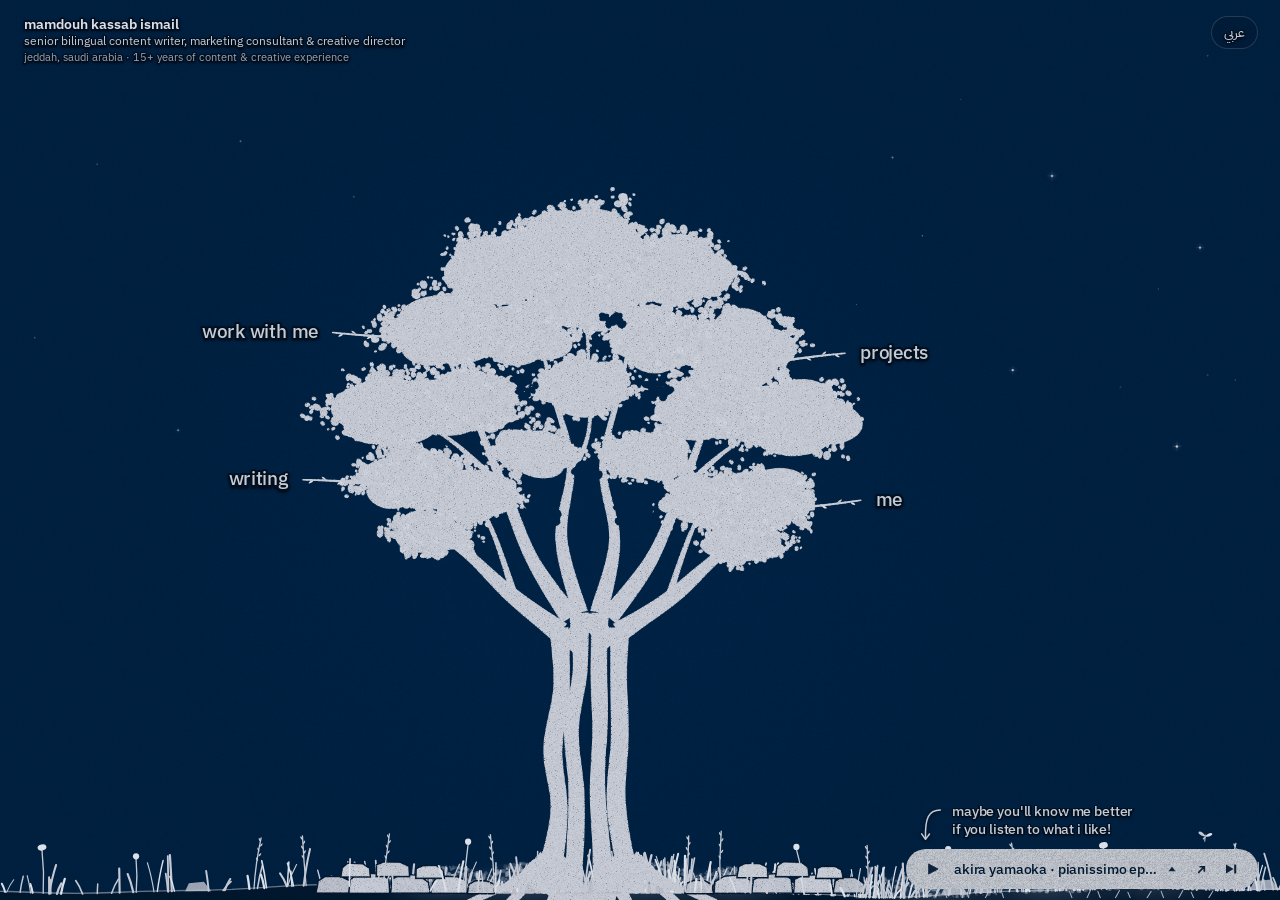
==== index.html @ d0e1096e "Add files via upload" ====
<!doctype html>
<html lang="en">
  <head>
    <meta charset="utf-8" />
    <meta name="viewport" content="width=device-width, initial-scale=1.0, viewport-fit=cover" />
    <meta name="theme-color" content="#001f3f" />
    <meta name="referrer" content="strict-origin-when-cross-origin" />
    <title>mamdouh kassab ismail — senior bilingual content writer, marketing consultant &amp; creative director</title>
    <meta
      name="description"
      content="Mamdouh Kassab Ismail — Senior Bilingual Content Writer, Marketing Consultant &amp; Creative Director in Jeddah, Saudi Arabia. 15+ years across corporate content, Arabic/English localization, government technical proposals, campaigns, and television."
    />
    <link rel="icon" href="./tree/icon/favicon.svg" type="image/svg+xml" />
    <link rel="preconnect" href="https://fonts.googleapis.com" />
    <link rel="preconnect" href="https://fonts.gstatic.com" crossorigin />
    <link
      href="https://fonts.googleapis.com/css2?family=IBM+Plex+Sans+Arabic:wght@300;400;500;600;700&family=IBM+Plex+Sans:ital,wght@0,300;0,400;0,500;0,600;0,700;1,400&display=swap"
      rel="stylesheet"
    />
    <link rel="stylesheet" href="./tree/css/style.css" />
  </head>
  <body>
    <!-- Hidden SVG Hand-Printed Letterpress Ink Roughening Filter -->
    <svg width="0" height="0" aria-hidden="true" style="position:absolute;width:0;height:0;overflow:hidden;pointer-events:none">
      <defs>
        <filter id="ink-roughen" x="-5%" y="-5%" width="110%" height="110%">
          <feTurbulence type="fractalNoise" baseFrequency="0.05" numOctaves="3" seed="7" result="n" />
          <feDisplacementMap in="SourceGraphic" in2="n" scale="1.45" xChannelSelector="R" yChannelSelector="G" />
        </filter>
      </defs>
    </svg>

    <!-- 100% world-space physical branching canvas (zero HTML modals or popups) -->
    <canvas
      id="sheet"
      aria-label="mamdouh kassab ismail: work with me, projects, writing, me"
    ></canvas>

    <!-- Full-viewport top-layer monochromatic risograph/lithograph grain overlay (z-index: 9999) -->
    <div id="film-grain" class="film-grain" aria-hidden="true"></div>

    <!-- Bottom-left botanical back button (68x38, hidden at Home root) -->
    <button type="button" id="btn-back" class="back-pill" title="Step back" aria-label="Step back" hidden>
      <svg class="back-twig-svg" width="68" height="38" viewBox="0 0 68 38" fill="none" xmlns="http://www.w3.org/2000/svg" aria-hidden="true">
        <path d="M27.5 12.2 C23.5 14.5 20.2 17.2 18.5 19.2 C20.4 21.3 23.6 24.1 27.2 26.2 C28.1 25.4 25.8 22.1 23.8 20.3 L45.5 20.1 C46.4 20.0 46.5 18.3 45.4 18.2 L23.9 18.1 C25.9 16.3 28.3 13.1 27.5 12.2 Z" fill="#001830" />
        <path d="M31.5 16.8 C31.8 13.6 34.4 11.2 36.8 11.0 C36.9 13.5 34.8 16.1 31.5 16.8 Z" fill="#001830" />
        <circle cx="49.8" cy="19.1" r="2.0" fill="#001830" />
      </svg>
    </button>

    <!-- Whisper-subtle language toggle (top-right in EN, top-left in AR) -->
    <div class="corner-controls">
      <button type="button" id="btn-lang" class="ghost-toggle" title="Switch Arabic / English">
        عربي
      </button>
    </div>

    <!-- Bottom-right expandable music widget + clickable whisper + hand-drawn curved arrow + fluttering moth -->
    <div class="music-corner music-dock" id="music-corner">
      <div
        class="music-note-wrap music-whisper"
        id="music-note-wrap"
        role="button"
        tabindex="0"
        title="Play or pause music"
        aria-label="Play or pause music"
      >
        <svg
          class="curved-arrow"
          viewBox="0 0 36 46"
          fill="none"
          xmlns="http://www.w3.org/2000/svg"
          aria-hidden="true"
        >
          <path
            d="M28 5.5 C 14 5.5, 9.5 15.5, 10.2 39.5"
            stroke="currentColor"
            stroke-width="1.75"
            stroke-linecap="round"
          />
          <path
            d="M5.6 34.2 L 10.2 40.8 L 15.0 34.4"
            stroke="currentColor"
            stroke-width="1.75"
            stroke-linecap="round"
            stroke-linejoin="round"
          />
        </svg>
        <div class="music-note-text" id="music-note-text">
          maybe you'll know me better<br />if you listen to what i like!
        </div>
      </div>

      <div class="music-playlist playlist-drawer" id="music-playlist" role="region" aria-label="Music playlist" hidden>
        <div class="playlist-header" id="playlist-header">
          <span id="playlist-label">music playlist · 5 tracks</span>
          <span id="playlist-mode">sequential</span>
        </div>
        <div class="playlist-yt-hint" id="playlist-yt-hint" hidden></div>
        <ul class="playlist-list" id="playlist-list"></ul>
      </div>

      <div class="capsule-stage">
        <!-- Tiny hand-drawn silver moth fluttering gently above right side of capsule -->
        <svg
          class="capsule-moth"
          width="18"
          height="16"
          viewBox="0 0 18 16"
          fill="none"
          xmlns="http://www.w3.org/2000/svg"
          aria-hidden="true"
        >
          <path
            d="M8.8 8.2 C6.2 4.4 2.4 2.8 1.6 4.4 C0.9 5.8 4.1 8.5 8.2 9.1 Z"
            fill="#C6CAD2"
          />
          <path
            d="M9.4 8.3 C11.9 5.1 15.6 4.6 16.2 6.2 C16.7 7.6 13.2 9.6 9.2 9.4 Z"
            fill="#DCE0E8"
          />
          <path
            d="M8.5 9.0 C6.2 10.2 5.4 11.8 6.6 12.3 C7.6 12.7 8.7 11.0 9.0 9.5 Z"
            fill="#B8BCC6"
          />
          <path
            d="M8.9 7.5 L8.2 14.2"
            stroke="#C6CAD2"
            stroke-width="1.05"
            stroke-linecap="round"
          />
        </svg>

        <div class="music-pill music-capsule" id="music-pill" role="region" aria-label="Music player">
          <button type="button" id="btn-play" class="pill-icon-btn pill-play-btn" title="Play or pause" aria-label="Play or pause">
            <svg class="play-svg" width="14" height="14" viewBox="0 0 14 14" fill="none" xmlns="http://www.w3.org/2000/svg" aria-hidden="true">
              <path id="play-icon-path" d="M2.6 1.9L12.1 7L2.6 12.1V1.9Z" fill="#001830" stroke="#001830" stroke-width="0.8" stroke-linejoin="round" />
            </svg>
          </button>
          <button type="button" id="track-title" class="track-title-btn" title="Toggle music playlist">
            akira yamaoka · pianissimo epilogue
          </button>
          <button
            type="button"
            id="btn-expand-playlist"
            class="pill-icon-btn pill-caret-btn"
            title="Toggle playlist"
            aria-label="Toggle playlist"
            aria-expanded="false"
          >
            <svg class="caret-svg" width="8" height="6" viewBox="0 0 8 6" fill="none" xmlns="http://www.w3.org/2000/svg" aria-hidden="true">
              <path d="M4 0.7L7.5 5.3H0.5L4 0.7Z" fill="#001830" />
            </svg>
          </button>
          <button
            type="button"
            id="btn-external-yt"
            class="pill-icon-btn pill-ext-btn"
            title="Open current track on YouTube"
            aria-label="Open current track on YouTube"
          >
            <svg class="ext-svg" width="13" height="13" viewBox="0 0 14 14" fill="none" xmlns="http://www.w3.org/2000/svg" aria-hidden="true">
              <path d="M4 10L10 4M5.5 4H10V8.5" stroke="#001830" stroke-width="1.8" stroke-linecap="round" stroke-linejoin="round" />
            </svg>
          </button>
          <button
            type="button"
            id="btn-next-track"
            class="pill-icon-btn pill-next-btn"
            title="Next track"
            aria-label="Next track"
          >
            <svg class="next-svg" width="14" height="14" viewBox="0 0 14 14" fill="none" xmlns="http://www.w3.org/2000/svg" aria-hidden="true">
              <path d="M2 2.5L9.5 7L2 11.5V2.5Z" fill="#001830" />
              <rect x="10.2" y="2.5" width="2" height="9" rx="0.5" fill="#001830" />
            </svg>
          </button>
        </div>

        <!-- Subtle hand-drawn silver grass blades peeking below/around the bottom edge -->
        <svg
          class="capsule-grass"
          viewBox="0 0 340 12"
          fill="none"
          xmlns="http://www.w3.org/2000/svg"
          aria-hidden="true"
        >
          <path d="M8 12L5 4M26 12L29 3M34 12L32 5M54 12L58 4M76 12L74 6M158 12L155 4M176 12L180 3M192 12L189 4M210 12L215 3M228 12L225 5M248 12L253 4M268 12L265 4M286 12L291 3M304 12L301 5M322 12L327 4" stroke="#C4C8D2" stroke-width="1.25" stroke-linecap="round" opacity="0.86" />
        </svg>
      </div>
    </div>

    <div id="yt-music-mount" aria-hidden="true"></div>
    <div id="toast" class="toast" role="status" aria-live="polite"></div>

    <script src="music/playlist.js"></script>
    <script src="./tree/src/data.js"></script>
    <script src="./tree/src/main.js"></script>
  </body>
</html>
---- tree/css/style.css ----
:root {
  --bg: #001f3f;
  --sky: #001f3f;
  --earth: #00152b;
  --chalk: #C6CAD2;
  --chalk-bright: #DCE0E8;
  --muted: #9AA2B2;
  --pill-bg: #C2C5CC;
  --pill-ink: #001830;
  --pill-grain-uri: url("[data-uri]");
  --font-en: "IBM Plex Sans", "IBM Plex Sans Arabic", -apple-system, BlinkMacSystemFont, "Segoe UI", sans-serif;
  --font-ar: "IBM Plex Sans Arabic", "IBM Plex Sans", -apple-system, BlinkMacSystemFont, "Segoe UI", Tahoma, sans-serif;
  --font-sans: "IBM Plex Sans", "IBM Plex Sans Arabic", -apple-system, BlinkMacSystemFont, "Segoe UI", sans-serif;
  --font-mono: "IBM Plex Sans", "IBM Plex Sans Arabic", -apple-system, BlinkMacSystemFont, "Segoe UI", sans-serif;
  --font-sym: "Noto Sans Symbols2", "Noto Sans Symbols", "Apple Symbols", "Segoe UI Symbol", var(--font-en);
}

*,
*::before,
*::after {
  box-sizing: border-box;
}

.sr-only {
  position: absolute;
  width: 1px;
  height: 1px;
  padding: 0;
  margin: -1px;
  overflow: hidden;
  clip: rect(0, 0, 0, 0);
  white-space: nowrap;
  border: 0;
}

html,
body {
  margin: 0;
  padding: 0;
  width: 100%;
  height: 100vh;
  height: 100dvh;
  overflow: hidden;
  overscroll-behavior: none;
  background-color: #001f3f;
  background: var(--bg);
  color: var(--chalk);
  font-family: var(--font-sans);
  -webkit-font-smoothing: antialiased;
  -moz-osx-font-smoothing: grayscale;
  user-select: none;
  -webkit-user-select: none;
  -webkit-tap-highlight-color: transparent;
}

#sheet {
  display: block;
  width: 100vw;
  height: 100vh;
  width: 100dvw;
  height: 100dvh;
  touch-action: none;
  cursor: default;
}

#sheet.is-pointer {
  cursor: pointer;
}

/* True top-layer full-viewport monochromatic risograph grain above all UI controls */
#film-grain,
.film-grain {
  position: fixed;
  inset: 0;
  width: 100vw;
  height: 100vh;
  width: 100dvw;
  height: 100dvh;
  pointer-events: none;
  z-index: 9999;
  background-repeat: repeat;
  background-size: 192px 192px;
  opacity: 0.075;
  mix-blend-mode: overlay;
}

/* Whisper-subtle language toggle: top-right in English (default), top-left in Arabic */
.corner-controls,
html[lang="en"] .corner-controls {
  position: fixed;
  top: calc(16px + env(safe-area-inset-top, 0px));
  right: calc(22px + env(safe-area-inset-right, 0px));
  left: auto;
  z-index: 22;
}

html[lang="ar"] .corner-controls {
  position: fixed;
  top: calc(16px + env(safe-area-inset-top, 0px));
  left: calc(22px + env(safe-area-inset-left, 0px));
  right: auto;
  z-index: 22;
}

#btn-lang,
.ghost-toggle {
  appearance: none;
  border: 1px solid rgba(198, 202, 210, 0.18);
  background: rgba(0, 24, 48, 0.54);
  color: #C6CAD2;
  text-shadow: -1.2px -1.2px 0 rgba(0, 15, 32, 0.92), 1.2px -1.2px 0 rgba(0, 15, 32, 0.92), -1.2px 1.2px 0 rgba(0, 15, 32, 0.92), 1.2px 1.2px 0 rgba(0, 15, 32, 0.92), 0 1.8px 2.5px rgba(0, 9, 20, 0.85);
  font-family: var(--font-sans);
  font-size: 13px;
  font-weight: 500;
  letter-spacing: 0;
  padding: 6px 12px;
  border-radius: 999px;
  cursor: pointer;
  transition: color 0.18s ease, background 0.18s ease, border-color 0.18s ease;
}

#btn-lang:hover,
.ghost-toggle:hover {
  color: #DCE0E8;
  border-color: rgba(220, 224, 232, 0.34);
  background: rgba(198, 202, 210, 0.12);
}

/* IBM Plex Sans in English (en) & IBM Plex Sans Arabic in Arabic (ar) */
html[lang="en"],
body,
.capsule-btn,
.music-capsule,
.playlist-drawer,
.music-whisper,
.music-pill,
.music-playlist,
.music-note-text,
.playlist-header,
.playlist-yt-hint,
.playlist-item-btn,
.playlist-track-name,
.playlist-empty,
.track-title-btn,
.toast {
  font-family: "IBM Plex Sans", "IBM Plex Sans Arabic", -apple-system, BlinkMacSystemFont, "Segoe UI", sans-serif;
}

/* Strictly zero letter-spacing and IBM Plex Sans Arabic whenever lang === "ar" or #btn-lang shows "عربي" */
html[lang="ar"],
html[lang="ar"] *,
html[lang="ar"] body,
html[lang="ar"] button,
html[lang="ar"] .music-whisper,
html[lang="ar"] .music-note-text,
html[lang="ar"] .playlist-header,
html[lang="ar"] .playlist-yt-hint,
html[lang="ar"] .playlist-item-btn,
html[lang="ar"] .playlist-track-name,
html[lang="ar"] .playlist-empty,
html[lang="ar"] .track-title-btn,
html[lang="ar"] .toast,
html[lang="en"] #btn-lang,
#btn-lang.is-ar-label {
  font-family: "IBM Plex Sans Arabic", "IBM Plex Sans", -apple-system, BlinkMacSystemFont, "Segoe UI", Tahoma, sans-serif;
  letter-spacing: 0 !important;
}

html[lang="ar"] #btn-lang:not(.is-ar-label) {
  font-family: "IBM Plex Sans", "IBM Plex Sans Arabic", -apple-system, BlinkMacSystemFont, "Segoe UI", sans-serif;
}

/* Bottom-left botanical back button (68x38 exact match to 9AA84C5A) */
#btn-back[hidden],
.back-pill[hidden] {
  display: none !important;
}

#btn-back,
.back-pill {
  position: fixed;
  left: calc(24px + env(safe-area-inset-left, 0px));
  bottom: calc(16px + env(safe-area-inset-bottom, 0px));
  z-index: 25;
  appearance: none;
  width: 68px;
  height: 38px;
  padding: 0;
  border: none;
  box-shadow: none;
  border-radius: 999px;
  background-color: #C2C5CC;
  background-image: var(--pill-grain-uri);
  background-size: 64px 64px;
  background-repeat: repeat;
  filter: url(#ink-roughen);
  color: #001830;
  display: inline-flex;
  align-items: center;
  justify-content: center;
  cursor: pointer;
  transition: transform 0.16s ease, background-color 0.16s ease;
}

#btn-back:hover,
.back-pill:hover {
  background-color: #CFD3DC;
  transform: translateY(-1px);
  box-shadow: none;
}

#btn-back:active,
.back-pill:active {
  transform: translateY(0);
}

.back-twig-svg {
  width: 68px;
  height: 38px;
  display: block;
  flex-shrink: 0;
}

/* Bottom-right expandable music player widget + clickable whisper + curved arrow + moth + grass */
.music-corner,
.music-dock {
  position: fixed;
  right: calc(22px + env(safe-area-inset-right, 0px));
  bottom: calc(11px + env(safe-area-inset-bottom, 0px));
  z-index: 25;
  display: flex;
  flex-direction: column;
  align-items: flex-end;
  direction: ltr;
}

.music-note-wrap,
.music-whisper {
  align-self: flex-start;
  display: flex;
  align-items: flex-start;
  gap: 5px;
  margin-left: 11px;
  margin-bottom: 5px;
  color: #C6CAD2;
  text-shadow: -1.2px -1.2px 0 rgba(0, 15, 32, 0.92), 1.2px -1.2px 0 rgba(0, 15, 32, 0.92), -1.2px 1.2px 0 rgba(0, 15, 32, 0.92), 1.2px 1.2px 0 rgba(0, 15, 32, 0.92), 0 1.8px 2.5px rgba(0, 9, 20, 0.85);
  filter: url(#ink-roughen);
  cursor: pointer;
  pointer-events: auto;
  transition: color 0.16s ease, transform 0.16s ease;
}

.music-note-wrap:hover,
.music-whisper:hover {
  color: #DCE0E8;
  transform: translateY(-1px);
}

.music-note-wrap:hover .music-note-text,
.music-whisper:hover .music-note-text {
  color: #DCE0E8;
}

.music-note-wrap[hidden],
.music-whisper[hidden] {
  display: none !important;
}

.curved-arrow {
  width: 30px;
  height: 39px;
  flex-shrink: 0;
  margin-top: 2px;
  color: currentColor;
  filter: drop-shadow(0 1.5px 2px rgba(0, 9, 20, 0.85));
}

.music-note-text {
  font-size: 13.8px;
  font-weight: 500;
  line-height: 1.3;
  color: #C6CAD2;
  text-shadow: -1.2px -1.2px 0 rgba(0, 15, 32, 0.92), 1.2px -1.2px 0 rgba(0, 15, 32, 0.92), -1.2px 1.2px 0 rgba(0, 15, 32, 0.92), 1.2px 1.2px 0 rgba(0, 15, 32, 0.92), 0 1.8px 2.5px rgba(0, 9, 20, 0.85);
  letter-spacing: -0.01em;
}

html[lang="ar"] .music-note-text {
  direction: rtl;
  text-align: right;
  font-size: 13.4px;
  line-height: 1.38;
}

/* Stage wrapper for capsule + fluttering moth + horizon grass blades */
.capsule-stage {
  position: relative;
  display: inline-flex;
  align-items: center;
}

.capsule-moth {
  position: absolute;
  right: 44px;
  top: -21px;
  width: 17px;
  height: 15px;
  pointer-events: none;
  filter: url(#ink-roughen);
  transform-origin: 50% 65%;
  animation: mothFlutter 3.6s ease-in-out infinite;
}

@keyframes mothFlutter {
  0%, 100% {
    transform: translateY(0px) rotate(-3deg) scaleX(1);
  }
  28% {
    transform: translateY(-2.2px) rotate(2.5deg) scaleX(0.91);
  }
  56% {
    transform: translateY(-0.8px) rotate(-1.5deg) scaleX(1.03);
  }
  80% {
    transform: translateY(-2.6px) rotate(3deg) scaleX(0.93);
  }
}

.capsule-grass {
  position: absolute;
  left: 6px;
  right: 6px;
  bottom: -9px;
  width: calc(100% - 12px);
  height: 10px;
  pointer-events: none;
  filter: url(#ink-roughen);
}

/* Upward-expanded playlist drawer */
.music-playlist[hidden],
.playlist-drawer[hidden] {
  display: none !important;
}

.music-playlist,
.playlist-drawer {
  width: min(352px, calc(100vw - 36px));
  max-height: 45vh;
  display: flex;
  flex-direction: column;
  margin-bottom: 10px;
  background-color: #C2C5CC;
  background-image: var(--pill-grain-uri);
  background-size: 64px 64px;
  background-repeat: repeat;
  filter: url(#ink-roughen);
  border: none;
  color: #001830;
  border-radius: 16px;
  padding: 10px 12px;
  animation: playlistPopIn 0.18s cubic-bezier(0.2, 0.85, 0.3, 1);
  transform-origin: bottom right;
}

@keyframes playlistPopIn {
  from {
    opacity: 0;
    transform: translateY(8px) scale(0.97);
  }
  to {
    opacity: 1;
    transform: translateY(0) scale(1);
  }
}

.playlist-header {
  display: flex;
  align-items: center;
  justify-content: space-between;
  gap: 6px;
  font-size: 10.5px;
  font-weight: 600;
  letter-spacing: 0.02em;
  color: rgba(0, 24, 48, 0.68);
  padding: 0 4px 6px;
  border-bottom: 1px solid rgba(0, 24, 48, 0.12);
  margin-bottom: 4px;
  flex-shrink: 0;
}

.playlist-yt-hint[hidden] {
  display: none !important;
}

.playlist-yt-hint {
  font-size: 11px;
  line-height: 1.4;
  color: #001830;
  background: rgba(0, 24, 48, 0.09);
  border-radius: 9px;
  padding: 6px 9px;
  margin-bottom: 5px;
  text-align: center;
  flex-shrink: 0;
}

html[lang="ar"] .playlist-yt-hint {
  direction: rtl;
}

.playlist-list {
  list-style: none;
  margin: 0;
  padding: 0;
  display: flex;
  flex-direction: column;
  gap: 2px;
  max-height: min(220px, 38vh);
  overflow-y: auto;
  touch-action: pan-y;
  scrollbar-width: thin;
  scrollbar-color: rgba(0, 24, 48, 0.28) transparent;
}

.playlist-item-row {
  display: flex;
  align-items: center;
  gap: 4px;
  border-radius: 9px;
  transition: background 0.14s ease;
}

.playlist-item-row:hover {
  background: rgba(0, 24, 48, 0.08);
}

.playlist-item-row.is-active {
  background: rgba(0, 24, 48, 0.13);
}

.playlist-item-btn {
  appearance: none;
  border: none;
  flex: 1;
  min-width: 0;
  text-align: left;
  background: transparent;
  color: #001830;
  font-family: var(--font-sans);
  font-size: 12.6px;
  font-weight: 500;
  line-height: 1.3;
  padding: 6px 8px;
  border-radius: 9px;
  cursor: pointer;
  display: flex;
  align-items: center;
  gap: 7px;
}

.playlist-item-btn.is-active {
  font-weight: 600;
}

.playlist-track-dur {
  font-size: 10.5px;
  color: rgba(0, 24, 48, 0.6);
  flex-shrink: 0;
  margin-left: 4px;
}

/* 240x240 off-viewport YouTube mount so Chrome & Safari never throttle 1x1 cross-origin audio */
#yt-music-mount,
html[lang="ar"] #yt-music-mount {
  position: fixed;
  left: -9999px;
  bottom: 0;
  width: 240px;
  height: 240px;
  opacity: 0.01;
  pointer-events: none;
  z-index: -1;
  overflow: hidden;
}

.playlist-empty {
  padding: 10px 8px;
  font-family: var(--font-sans);
  font-size: 11.8px;
  line-height: 1.45;
  color: rgba(0, 24, 48, 0.62);
  text-align: center;
  user-select: none;
}

html[lang="ar"] .playlist-empty {
  direction: rtl;
}

.music-pill.is-empty .track-title-btn {
  color: rgba(0, 24, 48, 0.62);
}

.music-pill.is-empty #btn-play,
.music-pill.is-empty #btn-external-yt,
.music-pill.is-empty #btn-next-track {
  opacity: 0.42;
  cursor: default;
}

.music-pill.is-empty #btn-play:hover,
.music-pill.is-empty #btn-external-yt:hover,
.music-pill.is-empty #btn-next-track:hover {
  opacity: 0.42;
  transform: none;
  background: transparent;
}

.playlist-marker {
  font-family: var(--font-sym);
  font-variant-emoji: text;
  width: 11px;
  flex-shrink: 0;
  font-size: 11px;
  text-align: center;
  color: #001830;
}

.playlist-track-name {
  flex: 1;
  min-width: 0;
  white-space: nowrap;
  overflow: hidden;
  text-overflow: ellipsis;
}

/* Exact silver stipple music capsule (3D4BB439 100% match) */
.music-pill,
.music-capsule {
  display: inline-flex;
  align-items: center;
  gap: 8px;
  height: 40px;
  padding: 0 16px;
  background-color: #C2C5CC;
  background-image: var(--pill-grain-uri);
  background-size: 64px 64px;
  background-repeat: repeat;
  filter: url(#ink-roughen);
  border: none;
  box-shadow: none;
  color: #001830;
  border-radius: 999px;
  width: min(352px, calc(100vw - 36px));
  direction: ltr;
}

.pill-icon-btn {
  appearance: none;
  border: none;
  background: transparent;
  color: #001830;
  line-height: 1;
  padding: 4px;
  border-radius: 999px;
  cursor: pointer;
  display: inline-flex;
  align-items: center;
  justify-content: center;
  opacity: 0.94;
  transition: opacity 0.15s ease, transform 0.15s ease, background 0.15s ease;
  flex-shrink: 0;
}

.pill-play-btn {
  margin-right: 2px;
}

.pill-caret-btn {
  padding: 4px 3px;
  margin-right: auto;
}

.pill-ext-btn {
  margin-left: 4px;
}

.play-svg,
.next-svg {
  width: 14px;
  height: 14px;
  display: block;
}

.ext-svg {
  width: 13px;
  height: 13px;
  display: block;
}

.caret-svg {
  width: 8px;
  height: 6px;
  display: block;
  transition: transform 0.18s ease;
}

.pill-caret-btn.is-open .caret-svg {
  transform: rotate(180deg);
}

.pill-icon-btn:hover {
  opacity: 1;
  transform: scale(1.08);
  background: rgba(0, 24, 48, 0.08);
}

.track-title-btn {
  appearance: none;
  border: none;
  background: transparent;
  padding: 2px 0;
  margin: 0;
  font-family: var(--font-sans);
  font-size: 14px;
  font-weight: 500;
  color: #001830;
  white-space: nowrap;
  overflow: hidden;
  text-overflow: ellipsis;
  min-width: 0;
  max-width: 230px;
  flex: 0 1 230px;
  text-align: left;
  letter-spacing: -0.01em;
  cursor: pointer;
}

.track-title-btn:hover {
  text-decoration: underline;
  text-underline-offset: 2px;
}

.music-pill.is-playing .track-title-btn {
  font-weight: 600;
}

.toast {
  position: fixed;
  top: calc(20px + env(safe-area-inset-top, 0px));
  left: 50%;
  transform: translateX(-50%) translateY(-14px);
  z-index: 60;
  max-width: calc(100vw - 32px);
  white-space: nowrap;
  overflow: hidden;
  text-overflow: ellipsis;
  background-color: #C2C5CC;
  background-image: var(--pill-grain-uri);
  background-size: 64px 64px;
  background-repeat: repeat;
  color: #001830;
  font-size: 12.2px;
  font-weight: 600;
  padding: 8px 16px;
  border-radius: 999px;
  opacity: 0;
  pointer-events: none;
  transition: opacity 0.2s ease, transform 0.2s ease;
}

.toast.is-visible {
  opacity: 1;
  transform: translateX(-50%) translateY(0);
}

@media (max-width: 900px) {
  .corner-controls,
  html[lang="en"] .corner-controls {
    top: calc(14px + env(safe-area-inset-top, 0px));
    right: calc(18px + env(safe-area-inset-right, 0px));
  }
  html[lang="ar"] .corner-controls {
    top: calc(14px + env(safe-area-inset-top, 0px));
    left: calc(18px + env(safe-area-inset-left, 0px));
  }
  .music-pill,
  .music-capsule {
    width: min(332px, calc(100vw - 112px));
    max-width: calc(100vw - 112px);
  }
  .track-title-btn {
    flex: 1 1 auto;
    max-width: 196px;
  }
  .music-playlist,
  .playlist-drawer {
    width: min(332px, calc(100vw - 36px));
    max-height: 45vh;
  }
}

@media (max-width: 640px) {
  .corner-controls,
  html[lang="en"] .corner-controls {
    top: calc(12px + env(safe-area-inset-top, 0px));
    right: calc(12px + env(safe-area-inset-right, 0px));
  }
  html[lang="ar"] .corner-controls {
    top: calc(12px + env(safe-area-inset-top, 0px));
    left: calc(12px + env(safe-area-inset-left, 0px));
  }
  #btn-lang,
  .ghost-toggle {
    font-size: 12px;
    padding: 5px 10px;
  }
  #btn-back,
  .back-pill {
    left: calc(12px + env(safe-area-inset-left, 0px));
    bottom: calc(11px + env(safe-area-inset-bottom, 0px));
    width: 68px;
    height: 38px;
  }
  .music-corner,
  .music-dock {
    right: calc(12px + env(safe-area-inset-right, 0px));
    bottom: calc(11px + env(safe-area-inset-bottom, 0px));
  }
  .music-pill,
  .music-capsule {
    height: 38px;
    padding: 0 12px;
    gap: 5px;
    width: min(296px, calc(100vw - 98px));
    max-width: calc(100vw - 98px);
  }
  .track-title-btn {
    font-size: 12.6px;
    flex: 1 1 auto;
    max-width: calc(100vw - 210px);
  }
  .music-playlist,
  .playlist-drawer {
    width: min(296px, calc(100vw - 24px));
    max-height: 45vh;
    padding: 9px 10px;
  }
  .music-note-wrap,
  .music-whisper {
    margin-left: 6px;
    margin-bottom: 4px;
    gap: 4px;
  }
  .curved-arrow {
    width: 24px;
    height: 31px;
  }
  .music-note-text,
  html[lang="ar"] .music-note-text {
    font-size: 11.4px;
    line-height: 1.28;
  }
  .capsule-moth {
    right: 34px;
    top: -18px;
    width: 15px;
    height: 13px;
  }
}
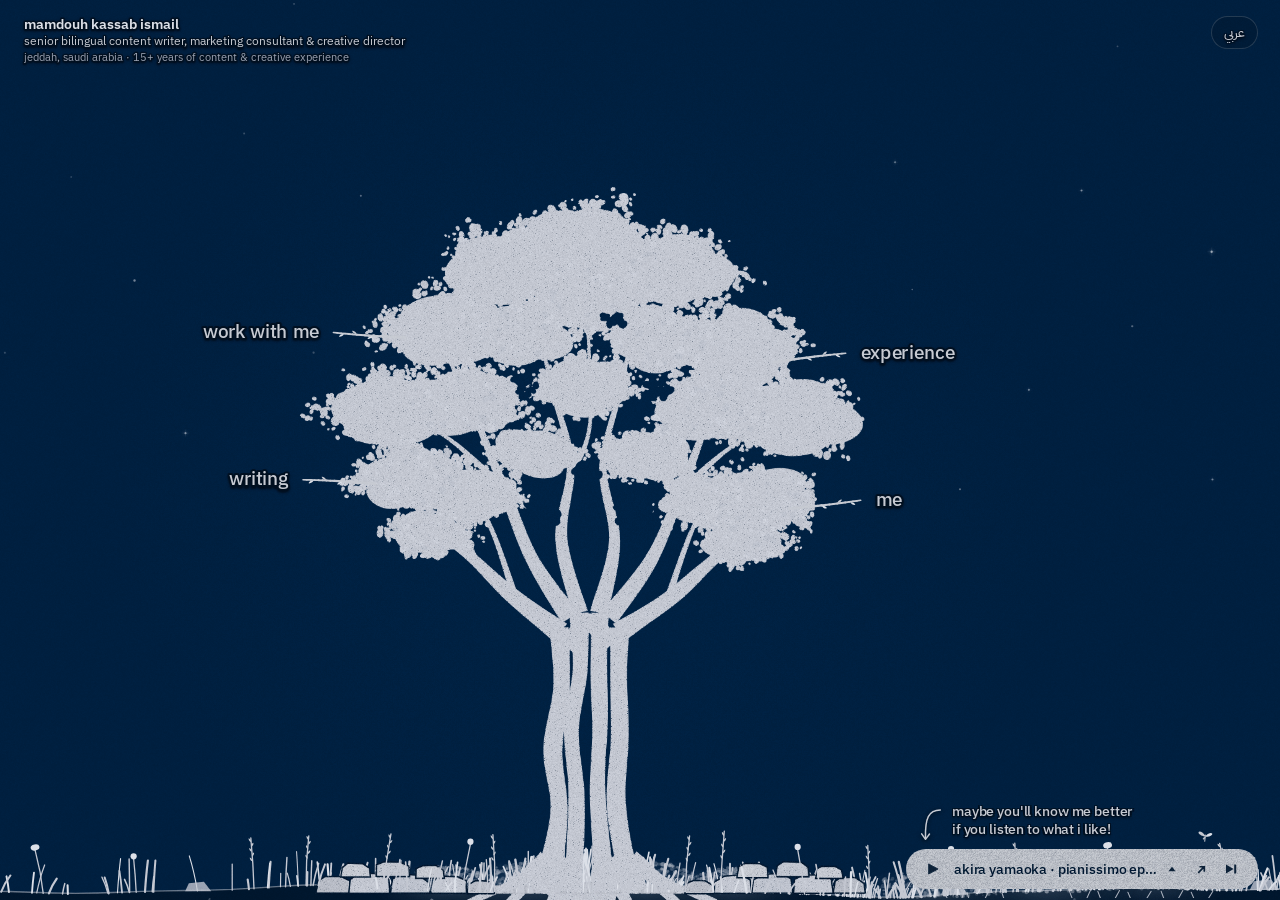
==== commit 257476e9: "Add files via upload" ====
--- a/index.html
+++ b/index.html
@@ -33,7 +33,7 @@
     <!-- 100% world-space physical branching canvas (zero HTML modals or popups) -->
     <canvas
       id="sheet"
-      aria-label="mamdouh kassab ismail: work with me, projects, writing, me"
+      aria-label="mamdouh kassab ismail: work with me, experience, writing, me"
     ></canvas>
 
     <!-- Full-viewport top-layer monochromatic risograph/lithograph grain overlay (z-index: 9999) -->
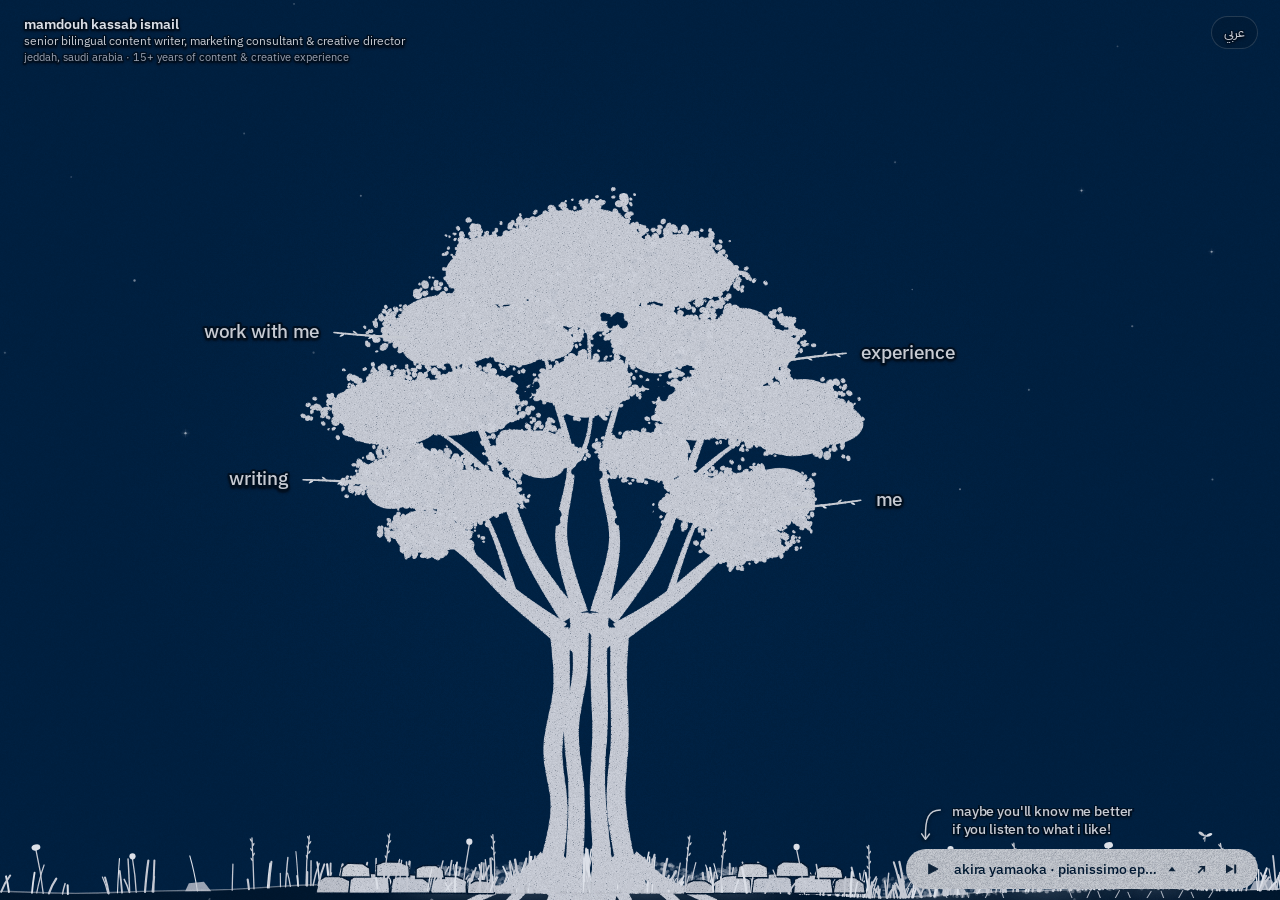
==== commit 8e5ccf33: "Add files via upload" ====
--- a/index.html
+++ b/index.html
@@ -5,11 +5,26 @@
     <meta name="viewport" content="width=device-width, initial-scale=1.0, viewport-fit=cover" />
     <meta name="theme-color" content="#001f3f" />
     <meta name="referrer" content="strict-origin-when-cross-origin" />
-    <title>mamdouh kassab ismail — senior bilingual content writer, marketing consultant &amp; creative director</title>
-    <meta
-      name="description"
-      content="Mamdouh Kassab Ismail — Senior Bilingual Content Writer, Marketing Consultant &amp; Creative Director in Jeddah, Saudi Arabia. 15+ years across corporate content, Arabic/English localization, government technical proposals, campaigns, and television."
-    />
+    <title>ممدوح كساب إسماعيل | Mamdouh Kassab Ismail — كاتب محتوى أول واستشاري تسويق ومدير إبداعي</title>
+    <meta name="description" content="ممدوح كساب إسماعيل — كاتب محتوى أول باللغتين العربية والإنجليزية، واستشاري تسويق ومدير إبداعي بخبرة تتجاوز 15 عاماً في الحملات الإعلانية الكبرى والمواسم والبطولات العالمية." />
+    <!-- Open Graph / WhatsApp / LinkedIn -->
+    <meta property="og:type" content="website" />
+    <meta property="og:locale" content="ar_SA" />
+    <meta property="og:locale:alternate" content="en_US" />
+    <meta property="og:site_name" content="ممدوح كساب إسماعيل | Mamdouh Kassab Ismail" />
+    <meta property="og:title" content="ممدوح كساب إسماعيل | كاتب محتوى أول واستشاري تسويق ومدير إبداعي" />
+    <meta property="og:description" content="خبرة تتجاوز 15 عاماً في قيادة المحتوى المؤسسي والحملات الإعلانية الكبرى ثنائية اللغة، والمواسم والبطولات العالمية، والعروض الفنية للجهات الحكومية." />
+    <!-- Note: If a specific scraper requests a full https:// URL, replace "og-preview.png" with "https://USERNAME.github.io/REPO/og-preview.png" to set the canonical absolute path. -->
+    <meta property="og:image" content="og-preview.png" />
+    <meta property="og:image:type" content="image/png" />
+    <meta property="og:image:width" content="1200" />
+    <meta property="og:image:height" content="630" />
+    <meta property="og:image:alt" content="ممدوح كساب إسماعيل — كاتب محتوى أول واستشاري تسويق ومدير إبداعي" />
+    <!-- Twitter / X Card -->
+    <meta name="twitter:card" content="summary_large_image" />
+    <meta name="twitter:title" content="ممدوح كساب إسماعيل | Mamdouh Kassab Ismail" />
+    <meta name="twitter:description" content="كاتب محتوى أول باللغتين العربية والإنجليزية، واستشاري تسويق ومدير إبداعي — جدة، المملكة العربية السعودية." />
+    <meta name="twitter:image" content="og-preview.png" />
     <link rel="icon" href="./tree/icon/favicon.svg" type="image/svg+xml" />
     <link rel="preconnect" href="https://fonts.googleapis.com" />
     <link rel="preconnect" href="https://fonts.gstatic.com" crossorigin />
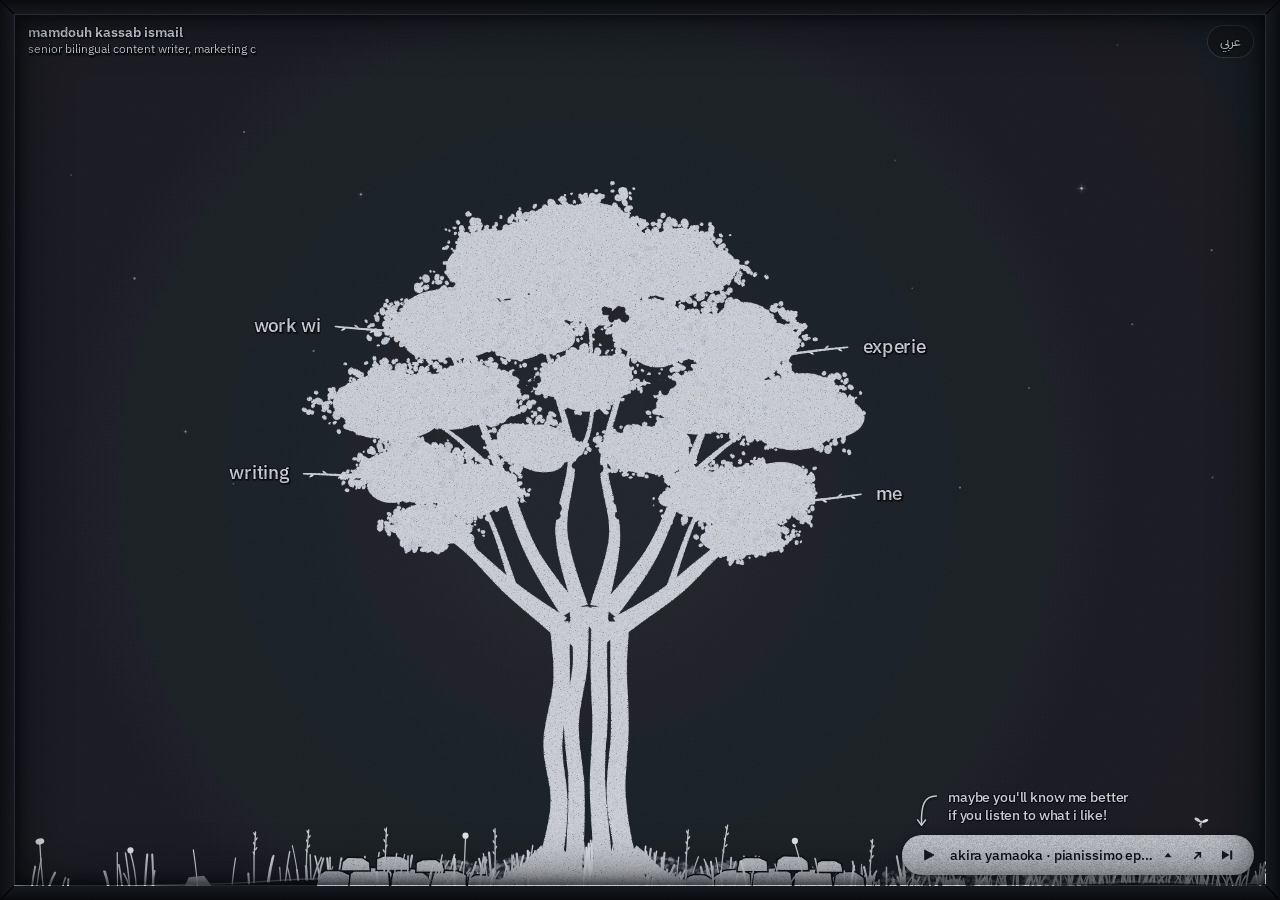
==== commit d8912220: "Add files via upload" ====
--- a/index.html
+++ b/index.html
@@ -3,7 +3,7 @@
   <head>
     <meta charset="utf-8" />
     <meta name="viewport" content="width=device-width, initial-scale=1.0, viewport-fit=cover" />
-    <meta name="theme-color" content="#001f3f" />
+    <meta name="theme-color" content="#161920" />
     <meta name="referrer" content="strict-origin-when-cross-origin" />
     <title>ممدوح كساب إسماعيل | Mamdouh Kassab Ismail — كاتب محتوى أول واستشاري تسويق ومدير إبداعي</title>
     <meta name="description" content="ممدوح كساب إسماعيل — كاتب محتوى أول باللغتين العربية والإنجليزية، واستشاري تسويق ومدير إبداعي بخبرة تتجاوز 15 عاماً في الحملات الإعلانية الكبرى والمواسم والبطولات العالمية." />
@@ -35,13 +35,17 @@
     <link rel="stylesheet" href="./tree/css/style.css" />
   </head>
   <body>
-    <!-- Hidden SVG Hand-Printed Letterpress Ink Roughening Filter -->
+    <!-- Hidden SVG Hand-Printed Letterpress & Canvas Ink Roughening Filters -->
     <svg width="0" height="0" aria-hidden="true" style="position:absolute;width:0;height:0;overflow:hidden;pointer-events:none">
       <defs>
         <filter id="ink-roughen" x="-5%" y="-5%" width="110%" height="110%">
           <feTurbulence type="fractalNoise" baseFrequency="0.05" numOctaves="3" seed="7" result="n" />
           <feDisplacementMap in="SourceGraphic" in2="n" scale="1.45" xChannelSelector="R" yChannelSelector="G" />
         </filter>
+        <filter id="canvas-ink-roughen" x="-2%" y="-2%" width="104%" height="104%">
+          <feTurbulence type="fractalNoise" baseFrequency="0.07" numOctaves="3" seed="11" result="n" />
+          <feDisplacementMap in="SourceGraphic" in2="n" scale="1.15" xChannelSelector="R" yChannelSelector="G" />
+        </filter>
       </defs>
     </svg>
 
@@ -51,15 +55,52 @@
       aria-label="mamdouh kassab ismail: work with me, experience, writing, me"
     ></canvas>
 
+    <!-- Fixed full-viewport Vintage Mitered Shadow-Box Frame (z-index: 9990, right beneath #film-grain) -->
+    <div id="vintage-frame" class="vintage-frame" aria-hidden="true">
+      <div class="frame-rail frame-rail-top"></div>
+      <div class="frame-rail frame-rail-right"></div>
+      <div class="frame-rail frame-rail-bottom"></div>
+      <div class="frame-rail frame-rail-left"></div>
+      <div class="frame-vignette"></div>
+      <svg class="vintage-frame-svg" id="vintage-frame-svg" width="100%" height="100%" xmlns="http://www.w3.org/2000/svg" aria-hidden="true">
+        <svg class="miter-corner miter-tl" x="0" y="0" width="14" height="14" viewBox="0 0 14 14" preserveAspectRatio="none">
+          <line x1="0" y1="0" x2="14" y2="14" stroke="rgba(4, 5, 8, 0.94)" stroke-width="1.35" />
+          <line x1="0.7" y1="0" x2="14" y2="13.3" stroke="rgba(210, 215, 225, 0.08)" stroke-width="0.65" />
+        </svg>
+        <svg class="miter-corner miter-tr" x="100%" y="0" width="14" height="14" viewBox="0 0 14 14" preserveAspectRatio="none" style="overflow:visible">
+          <g transform="translate(-14, 0)">
+            <line x1="14" y1="0" x2="0" y2="14" stroke="rgba(4, 5, 8, 0.94)" stroke-width="1.35" />
+            <line x1="13.3" y1="0" x2="0" y2="13.3" stroke="rgba(210, 215, 225, 0.07)" stroke-width="0.65" />
+          </g>
+        </svg>
+        <svg class="miter-corner miter-bl" x="0" y="100%" width="14" height="14" viewBox="0 0 14 14" preserveAspectRatio="none" style="overflow:visible">
+          <g transform="translate(0, -14)">
+            <line x1="0" y1="14" x2="14" y2="0" stroke="rgba(4, 5, 8, 0.94)" stroke-width="1.35" />
+            <line x1="0" y1="13.3" x2="13.3" y2="0" stroke="rgba(210, 215, 225, 0.07)" stroke-width="0.65" />
+          </g>
+        </svg>
+        <svg class="miter-corner miter-br" x="100%" y="100%" width="14" height="14" viewBox="0 0 14 14" preserveAspectRatio="none" style="overflow:visible">
+          <g transform="translate(-14, -14)">
+            <line x1="14" y1="14" x2="0" y2="0" stroke="rgba(4, 5, 8, 0.94)" stroke-width="1.35" />
+            <line x1="14" y1="13.3" x2="0.7" y2="0" stroke="rgba(210, 215, 225, 0.06)" stroke-width="0.65" />
+          </g>
+        </svg>
+        <line id="miter-seam-tl" x1="0" y1="0" x2="14" y2="14" stroke="rgba(4, 5, 8, 0.94)" stroke-width="1.25" />
+        <line id="miter-seam-tr" x1="1440" y1="0" x2="1426" y2="14" stroke="rgba(4, 5, 8, 0.94)" stroke-width="1.25" />
+        <line id="miter-seam-bl" x1="0" y1="900" x2="14" y2="886" stroke="rgba(4, 5, 8, 0.94)" stroke-width="1.25" />
+        <line id="miter-seam-br" x1="1440" y1="900" x2="1426" y2="886" stroke="rgba(4, 5, 8, 0.94)" stroke-width="1.25" />
+      </svg>
+    </div>
+
     <!-- Full-viewport top-layer monochromatic risograph/lithograph grain overlay (z-index: 9999) -->
     <div id="film-grain" class="film-grain" aria-hidden="true"></div>
 
     <!-- Bottom-left botanical back button (68x38, hidden at Home root) -->
     <button type="button" id="btn-back" class="back-pill" title="Step back" aria-label="Step back" hidden>
       <svg class="back-twig-svg" width="68" height="38" viewBox="0 0 68 38" fill="none" xmlns="http://www.w3.org/2000/svg" aria-hidden="true">
-        <path d="M27.5 12.2 C23.5 14.5 20.2 17.2 18.5 19.2 C20.4 21.3 23.6 24.1 27.2 26.2 C28.1 25.4 25.8 22.1 23.8 20.3 L45.5 20.1 C46.4 20.0 46.5 18.3 45.4 18.2 L23.9 18.1 C25.9 16.3 28.3 13.1 27.5 12.2 Z" fill="#001830" />
-        <path d="M31.5 16.8 C31.8 13.6 34.4 11.2 36.8 11.0 C36.9 13.5 34.8 16.1 31.5 16.8 Z" fill="#001830" />
-        <circle cx="49.8" cy="19.1" r="2.0" fill="#001830" />
+        <path d="M27.5 12.2 C23.5 14.5 20.2 17.2 18.5 19.2 C20.4 21.3 23.6 24.1 27.2 26.2 C28.1 25.4 25.8 22.1 23.8 20.3 L45.5 20.1 C46.4 20.0 46.5 18.3 45.4 18.2 L23.9 18.1 C25.9 16.3 28.3 13.1 27.5 12.2 Z" fill="#0D1016" />
+        <path d="M31.5 16.8 C31.8 13.6 34.4 11.2 36.8 11.0 C36.9 13.5 34.8 16.1 31.5 16.8 Z" fill="#0D1016" />
+        <circle cx="49.8" cy="19.1" r="2.0" fill="#0D1016" />
       </svg>
     </button>
 
@@ -128,11 +169,11 @@
         >
           <path
             d="M8.8 8.2 C6.2 4.4 2.4 2.8 1.6 4.4 C0.9 5.8 4.1 8.5 8.2 9.1 Z"
-            fill="#C6CAD2"
+            fill="#C8CBD2"
           />
           <path
             d="M9.4 8.3 C11.9 5.1 15.6 4.6 16.2 6.2 C16.7 7.6 13.2 9.6 9.2 9.4 Z"
-            fill="#DCE0E8"
+            fill="#DFE2E8"
           />
           <path
             d="M8.5 9.0 C6.2 10.2 5.4 11.8 6.6 12.3 C7.6 12.7 8.7 11.0 9.0 9.5 Z"
@@ -140,7 +181,7 @@
           />
           <path
             d="M8.9 7.5 L8.2 14.2"
-            stroke="#C6CAD2"
+            stroke="#C8CBD2"
             stroke-width="1.05"
             stroke-linecap="round"
           />
@@ -149,7 +190,7 @@
         <div class="music-pill music-capsule" id="music-pill" role="region" aria-label="Music player">
           <button type="button" id="btn-play" class="pill-icon-btn pill-play-btn" title="Play or pause" aria-label="Play or pause">
             <svg class="play-svg" width="14" height="14" viewBox="0 0 14 14" fill="none" xmlns="http://www.w3.org/2000/svg" aria-hidden="true">
-              <path id="play-icon-path" d="M2.6 1.9L12.1 7L2.6 12.1V1.9Z" fill="#001830" stroke="#001830" stroke-width="0.8" stroke-linejoin="round" />
+              <path id="play-icon-path" d="M2.6 1.9L12.1 7L2.6 12.1V1.9Z" fill="#0D1016" stroke="#0D1016" stroke-width="0.8" stroke-linejoin="round" />
             </svg>
           </button>
           <button type="button" id="track-title" class="track-title-btn" title="Toggle music playlist">
@@ -164,7 +205,7 @@
             aria-expanded="false"
           >
             <svg class="caret-svg" width="8" height="6" viewBox="0 0 8 6" fill="none" xmlns="http://www.w3.org/2000/svg" aria-hidden="true">
-              <path d="M4 0.7L7.5 5.3H0.5L4 0.7Z" fill="#001830" />
+              <path d="M4 0.7L7.5 5.3H0.5L4 0.7Z" fill="#0D1016" />
             </svg>
           </button>
           <button
@@ -175,7 +216,7 @@
             aria-label="Open current track on YouTube"
           >
             <svg class="ext-svg" width="13" height="13" viewBox="0 0 14 14" fill="none" xmlns="http://www.w3.org/2000/svg" aria-hidden="true">
-              <path d="M4 10L10 4M5.5 4H10V8.5" stroke="#001830" stroke-width="1.8" stroke-linecap="round" stroke-linejoin="round" />
+              <path d="M4 10L10 4M5.5 4H10V8.5" stroke="#0D1016" stroke-width="1.8" stroke-linecap="round" stroke-linejoin="round" />
             </svg>
           </button>
           <button
@@ -186,8 +227,8 @@
             aria-label="Next track"
           >
             <svg class="next-svg" width="14" height="14" viewBox="0 0 14 14" fill="none" xmlns="http://www.w3.org/2000/svg" aria-hidden="true">
-              <path d="M2 2.5L9.5 7L2 11.5V2.5Z" fill="#001830" />
-              <rect x="10.2" y="2.5" width="2" height="9" rx="0.5" fill="#001830" />
+              <path d="M2 2.5L9.5 7L2 11.5V2.5Z" fill="#0D1016" />
+              <rect x="10.2" y="2.5" width="2" height="9" rx="0.5" fill="#0D1016" />
             </svg>
           </button>
         </div>
@@ -200,7 +241,7 @@
           xmlns="http://www.w3.org/2000/svg"
           aria-hidden="true"
         >
-          <path d="M8 12L5 4M26 12L29 3M34 12L32 5M54 12L58 4M76 12L74 6M158 12L155 4M176 12L180 3M192 12L189 4M210 12L215 3M228 12L225 5M248 12L253 4M268 12L265 4M286 12L291 3M304 12L301 5M322 12L327 4" stroke="#C4C8D2" stroke-width="1.25" stroke-linecap="round" opacity="0.86" />
+          <path d="M8 12L5 4M26 12L29 3M34 12L32 5M54 12L58 4M76 12L74 6M158 12L155 4M176 12L180 3M192 12L189 4M210 12L215 3M228 12L225 5M248 12L253 4M268 12L265 4M286 12L291 3M304 12L301 5M322 12L327 4" stroke="#C8CBD2" stroke-width="1.25" stroke-linecap="round" opacity="0.86" />
         </svg>
       </div>
     </div>
--- a/tree/css/style.css
+++ b/tree/css/style.css
@@ -1,13 +1,17 @@
 :root {
-  --bg: #001f3f;
-  --sky: #001f3f;
-  --earth: #00152b;
-  --chalk: #C6CAD2;
-  --chalk-bright: #DCE0E8;
-  --muted: #9AA2B2;
-  --pill-bg: #C2C5CC;
-  --pill-ink: #001830;
-  --pill-grain-uri: url("[data-uri]");
+  --bg: #161920;
+  --sky-glow: #23272F;
+  --sky: #1C1F26;
+  --sky-edge: #161920;
+  --earth: #13161C;
+  --earth-deep: #0E1015;
+  --chalk: #C8CBD2;
+  --chalk-bright: #DFE2E8;
+  --muted: #9499A6;
+  --pill-bg: #C3C6CD;
+  --pill-ink: #0D1016;
+  --frame-w: 14px;
+  --pill-grain-uri: url("[data-uri]");
   --font-en: "IBM Plex Sans", "IBM Plex Sans Arabic", -apple-system, BlinkMacSystemFont, "Segoe UI", sans-serif;
   --font-ar: "IBM Plex Sans Arabic", "IBM Plex Sans", -apple-system, BlinkMacSystemFont, "Segoe UI", Tahoma, sans-serif;
   --font-sans: "IBM Plex Sans", "IBM Plex Sans Arabic", -apple-system, BlinkMacSystemFont, "Segoe UI", sans-serif;
@@ -42,8 +46,8 @@
   height: 100dvh;
   overflow: hidden;
   overscroll-behavior: none;
-  background-color: #001f3f;
-  background: var(--bg);
+  background-color: #161920;
+  background: radial-gradient(circle at 48% 42%, #23272F 0%, #1C1F26 46%, #161920 100%);
   color: var(--chalk);
   font-family: var(--font-sans);
   -webkit-font-smoothing: antialiased;
@@ -61,13 +65,90 @@
   height: 100dvh;
   touch-action: none;
   cursor: default;
+  filter: url(#canvas-ink-roughen);
 }
 
 #sheet.is-pointer {
   cursor: pointer;
 }
 
-/* True top-layer full-viewport monochromatic risograph grain above all UI controls */
+/* =========================================================================
+   VINTAGE MITERED SHADOW-BOX GALLERY FRAME (z-index: 9990, matching 21C876DF)
+   ========================================================================= */
+#vintage-frame,
+.vintage-frame {
+  position: fixed;
+  inset: 0;
+  width: 100vw;
+  height: 100vh;
+  width: 100dvw;
+  height: 100dvh;
+  pointer-events: none;
+  z-index: 9990;
+  overflow: hidden;
+}
+
+.frame-rail {
+  position: absolute;
+  pointer-events: none;
+}
+
+.frame-rail-top {
+  top: 0;
+  left: 0;
+  right: 0;
+  height: var(--frame-w);
+  background: linear-gradient(to bottom, #090B0E 0%, #14171E 100%);
+  clip-path: polygon(0 0, 100% 0, calc(100% - var(--frame-w)) 100%, var(--frame-w) 100%);
+}
+
+.frame-rail-bottom {
+  bottom: 0;
+  left: 0;
+  right: 0;
+  height: var(--frame-w);
+  background: linear-gradient(to bottom, #161920 0%, #080A0D 100%);
+  clip-path: polygon(var(--frame-w) 0, calc(100% - var(--frame-w)) 0, 100% 100%, 0 100%);
+}
+
+.frame-rail-left {
+  top: 0;
+  bottom: 0;
+  left: 0;
+  width: var(--frame-w);
+  background: linear-gradient(to right, #0B0D11 0%, #15181F 100%);
+  clip-path: polygon(0 0, 100% var(--frame-w), 100% calc(100% - var(--frame-w)), 0 100%);
+}
+
+.frame-rail-right {
+  top: 0;
+  bottom: 0;
+  right: 0;
+  width: var(--frame-w);
+  background: linear-gradient(to right, #15181F 0%, #0A0C10 100%);
+  clip-path: polygon(0 var(--frame-w), 100% 0, 100% 100%, 0 calc(100% - var(--frame-w)));
+}
+
+.frame-vignette {
+  position: absolute;
+  inset: var(--frame-w);
+  border: 1px solid rgba(210, 215, 225, 0.07);
+  box-shadow:
+    inset 0 0 52px rgba(5, 7, 10, 0.82),
+    inset 0 0 15px rgba(5, 7, 10, 0.92);
+  pointer-events: none;
+}
+
+.vintage-frame-svg {
+  position: absolute;
+  inset: 0;
+  width: 100%;
+  height: 100%;
+  display: block;
+  pointer-events: none;
+}
+
+/* True top-layer full-viewport monochromatic risograph grain above frame & UI controls */
 #film-grain,
 .film-grain {
   position: fixed;
@@ -84,20 +165,20 @@
   mix-blend-mode: overlay;
 }
 
-/* Whisper-subtle language toggle: top-right in English (default), top-left in Arabic */
+/* Whisper-subtle language toggle: safe >= 24px desktop inset inside 14px vintage frame */
 .corner-controls,
 html[lang="en"] .corner-controls {
   position: fixed;
-  top: calc(16px + env(safe-area-inset-top, 0px));
-  right: calc(22px + env(safe-area-inset-right, 0px));
+  top: calc(25px + env(safe-area-inset-top, 0px));
+  right: calc(26px + env(safe-area-inset-right, 0px));
   left: auto;
   z-index: 22;
 }
 
 html[lang="ar"] .corner-controls {
   position: fixed;
-  top: calc(16px + env(safe-area-inset-top, 0px));
-  left: calc(22px + env(safe-area-inset-left, 0px));
+  top: calc(25px + env(safe-area-inset-top, 0px));
+  left: calc(26px + env(safe-area-inset-left, 0px));
   right: auto;
   z-index: 22;
 }
@@ -105,10 +186,11 @@
 #btn-lang,
 .ghost-toggle {
   appearance: none;
-  border: 1px solid rgba(198, 202, 210, 0.18);
-  background: rgba(0, 24, 48, 0.54);
-  color: #C6CAD2;
-  text-shadow: -1.2px -1.2px 0 rgba(0, 15, 32, 0.92), 1.2px -1.2px 0 rgba(0, 15, 32, 0.92), -1.2px 1.2px 0 rgba(0, 15, 32, 0.92), 1.2px 1.2px 0 rgba(0, 15, 32, 0.92), 0 1.8px 2.5px rgba(0, 9, 20, 0.85);
+  border: 1px solid rgba(200, 203, 210, 0.19);
+  background: rgba(13, 16, 22, 0.58);
+  color: #C8CBD2;
+  text-shadow: 0 1.3px 1.2px rgba(6, 8, 12, 0.9), 0.9px 0.9px 0 rgba(9, 11, 16, 0.85), -0.7px -0.7px 0 rgba(9, 11, 16, 0.75);
+  filter: url(#ink-roughen);
   font-family: var(--font-sans);
   font-size: 13px;
   font-weight: 500;
@@ -121,9 +203,9 @@
 
 #btn-lang:hover,
 .ghost-toggle:hover {
-  color: #DCE0E8;
-  border-color: rgba(220, 224, 232, 0.34);
-  background: rgba(198, 202, 210, 0.12);
+  color: #DFE2E8;
+  border-color: rgba(223, 226, 232, 0.34);
+  background: rgba(200, 203, 210, 0.12);
 }
 
 /* IBM Plex Sans in English (en) & IBM Plex Sans Arabic in Arabic (ar) */
@@ -170,7 +252,7 @@
   font-family: "IBM Plex Sans", "IBM Plex Sans Arabic", -apple-system, BlinkMacSystemFont, "Segoe UI", sans-serif;
 }
 
-/* Bottom-left botanical back button (68x38 exact match to 9AA84C5A) */
+/* Bottom-left botanical back button (68x38, safe >= 24px desktop inset) */
 #btn-back[hidden],
 .back-pill[hidden] {
   display: none !important;
@@ -179,22 +261,22 @@
 #btn-back,
 .back-pill {
   position: fixed;
-  left: calc(24px + env(safe-area-inset-left, 0px));
-  bottom: calc(16px + env(safe-area-inset-bottom, 0px));
+  left: calc(26px + env(safe-area-inset-left, 0px));
+  bottom: calc(25px + env(safe-area-inset-bottom, 0px));
   z-index: 25;
   appearance: none;
   width: 68px;
   height: 38px;
   padding: 0;
   border: none;
-  box-shadow: none;
+  box-shadow: 0 2px 6px rgba(8, 10, 14, 0.55);
   border-radius: 999px;
-  background-color: #C2C5CC;
+  background-color: #C3C6CD;
   background-image: var(--pill-grain-uri);
   background-size: 64px 64px;
   background-repeat: repeat;
   filter: url(#ink-roughen);
-  color: #001830;
+  color: #0D1016;
   display: inline-flex;
   align-items: center;
   justify-content: center;
@@ -204,9 +286,8 @@
 
 #btn-back:hover,
 .back-pill:hover {
-  background-color: #CFD3DC;
+  background-color: #D2D5DC;
   transform: translateY(-1px);
-  box-shadow: none;
 }
 
 #btn-back:active,
@@ -221,12 +302,12 @@
   flex-shrink: 0;
 }
 
-/* Bottom-right expandable music player widget + clickable whisper + curved arrow + moth + grass */
+/* Bottom-right expandable music player widget (safe >= 24px desktop inset) */
 .music-corner,
 .music-dock {
   position: fixed;
-  right: calc(22px + env(safe-area-inset-right, 0px));
-  bottom: calc(11px + env(safe-area-inset-bottom, 0px));
+  right: calc(26px + env(safe-area-inset-right, 0px));
+  bottom: calc(25px + env(safe-area-inset-bottom, 0px));
   z-index: 25;
   display: flex;
   flex-direction: column;
@@ -242,8 +323,8 @@
   gap: 5px;
   margin-left: 11px;
   margin-bottom: 5px;
-  color: #C6CAD2;
-  text-shadow: -1.2px -1.2px 0 rgba(0, 15, 32, 0.92), 1.2px -1.2px 0 rgba(0, 15, 32, 0.92), -1.2px 1.2px 0 rgba(0, 15, 32, 0.92), 1.2px 1.2px 0 rgba(0, 15, 32, 0.92), 0 1.8px 2.5px rgba(0, 9, 20, 0.85);
+  color: #C8CBD2;
+  text-shadow: 0 1.3px 1.2px rgba(6, 8, 12, 0.9), 0.9px 0.9px 0 rgba(9, 11, 16, 0.85), -0.7px -0.7px 0 rgba(9, 11, 16, 0.75);
   filter: url(#ink-roughen);
   cursor: pointer;
   pointer-events: auto;
@@ -252,13 +333,13 @@
 
 .music-note-wrap:hover,
 .music-whisper:hover {
-  color: #DCE0E8;
+  color: #DFE2E8;
   transform: translateY(-1px);
 }
 
 .music-note-wrap:hover .music-note-text,
 .music-whisper:hover .music-note-text {
-  color: #DCE0E8;
+  color: #DFE2E8;
 }
 
 .music-note-wrap[hidden],
@@ -272,15 +353,15 @@
   flex-shrink: 0;
   margin-top: 2px;
   color: currentColor;
-  filter: drop-shadow(0 1.5px 2px rgba(0, 9, 20, 0.85));
+  filter: drop-shadow(0 1.3px 1.6px rgba(8, 10, 14, 0.88));
 }
 
 .music-note-text {
   font-size: 13.8px;
   font-weight: 500;
   line-height: 1.3;
-  color: #C6CAD2;
-  text-shadow: -1.2px -1.2px 0 rgba(0, 15, 32, 0.92), 1.2px -1.2px 0 rgba(0, 15, 32, 0.92), -1.2px 1.2px 0 rgba(0, 15, 32, 0.92), 1.2px 1.2px 0 rgba(0, 15, 32, 0.92), 0 1.8px 2.5px rgba(0, 9, 20, 0.85);
+  color: #C8CBD2;
+  text-shadow: 0 1.3px 1.2px rgba(6, 8, 12, 0.9), 0.9px 0.9px 0 rgba(9, 11, 16, 0.85), -0.7px -0.7px 0 rgba(9, 11, 16, 0.75);
   letter-spacing: -0.01em;
 }
 
@@ -344,18 +425,19 @@
 
 .music-playlist,
 .playlist-drawer {
-  width: min(352px, calc(100vw - 36px));
+  width: min(352px, calc(100vw - 52px));
   max-height: 45vh;
   display: flex;
   flex-direction: column;
   margin-bottom: 10px;
-  background-color: #C2C5CC;
+  background-color: #C3C6CD;
   background-image: var(--pill-grain-uri);
   background-size: 64px 64px;
   background-repeat: repeat;
   filter: url(#ink-roughen);
   border: none;
-  color: #001830;
+  box-shadow: 0 6px 18px rgba(8, 10, 14, 0.65);
+  color: #0D1016;
   border-radius: 16px;
   padding: 10px 12px;
   animation: playlistPopIn 0.18s cubic-bezier(0.2, 0.85, 0.3, 1);
@@ -381,9 +463,9 @@
   font-size: 10.5px;
   font-weight: 600;
   letter-spacing: 0.02em;
-  color: rgba(0, 24, 48, 0.68);
+  color: rgba(13, 16, 22, 0.68);
   padding: 0 4px 6px;
-  border-bottom: 1px solid rgba(0, 24, 48, 0.12);
+  border-bottom: 1px solid rgba(13, 16, 22, 0.13);
   margin-bottom: 4px;
   flex-shrink: 0;
 }
@@ -395,8 +477,8 @@
 .playlist-yt-hint {
   font-size: 11px;
   line-height: 1.4;
-  color: #001830;
-  background: rgba(0, 24, 48, 0.09);
+  color: #0D1016;
+  background: rgba(13, 16, 22, 0.09);
   border-radius: 9px;
   padding: 6px 9px;
   margin-bottom: 5px;
@@ -419,7 +501,7 @@
   overflow-y: auto;
   touch-action: pan-y;
   scrollbar-width: thin;
-  scrollbar-color: rgba(0, 24, 48, 0.28) transparent;
+  scrollbar-color: rgba(13, 16, 22, 0.28) transparent;
 }
 
 .playlist-item-row {
@@ -431,11 +513,11 @@
 }
 
 .playlist-item-row:hover {
-  background: rgba(0, 24, 48, 0.08);
+  background: rgba(13, 16, 22, 0.08);
 }
 
 .playlist-item-row.is-active {
-  background: rgba(0, 24, 48, 0.13);
+  background: rgba(13, 16, 22, 0.14);
 }
 
 .playlist-item-btn {
@@ -445,7 +527,7 @@
   min-width: 0;
   text-align: left;
   background: transparent;
-  color: #001830;
+  color: #0D1016;
   font-family: var(--font-sans);
   font-size: 12.6px;
   font-weight: 500;
@@ -464,7 +546,7 @@
 
 .playlist-track-dur {
   font-size: 10.5px;
-  color: rgba(0, 24, 48, 0.6);
+  color: rgba(13, 16, 22, 0.62);
   flex-shrink: 0;
   margin-left: 4px;
 }
@@ -488,7 +570,7 @@
   font-family: var(--font-sans);
   font-size: 11.8px;
   line-height: 1.45;
-  color: rgba(0, 24, 48, 0.62);
+  color: rgba(13, 16, 22, 0.62);
   text-align: center;
   user-select: none;
 }
@@ -498,7 +580,7 @@
 }
 
 .music-pill.is-empty .track-title-btn {
-  color: rgba(0, 24, 48, 0.62);
+  color: rgba(13, 16, 22, 0.62);
 }
 
 .music-pill.is-empty #btn-play,
@@ -523,7 +605,7 @@
   flex-shrink: 0;
   font-size: 11px;
   text-align: center;
-  color: #001830;
+  color: #0D1016;
 }
 
 .playlist-track-name {
@@ -534,7 +616,7 @@
   text-overflow: ellipsis;
 }
 
-/* Exact silver stipple music capsule (3D4BB439 100% match) */
+/* Archival #C3C6CD stippled music capsule with velvety Prussian-soot #0D1016 ink */
 .music-pill,
 .music-capsule {
   display: inline-flex;
@@ -542,16 +624,16 @@
   gap: 8px;
   height: 40px;
   padding: 0 16px;
-  background-color: #C2C5CC;
+  background-color: #C3C6CD;
   background-image: var(--pill-grain-uri);
   background-size: 64px 64px;
   background-repeat: repeat;
   filter: url(#ink-roughen);
   border: none;
-  box-shadow: none;
-  color: #001830;
+  box-shadow: 0 2px 7px rgba(8, 10, 14, 0.58);
+  color: #0D1016;
   border-radius: 999px;
-  width: min(352px, calc(100vw - 36px));
+  width: min(352px, calc(100vw - 124px));
   direction: ltr;
 }
 
@@ -559,7 +641,7 @@
   appearance: none;
   border: none;
   background: transparent;
-  color: #001830;
+  color: #0D1016;
   line-height: 1;
   padding: 4px;
   border-radius: 999px;
@@ -612,7 +694,7 @@
 .pill-icon-btn:hover {
   opacity: 1;
   transform: scale(1.08);
-  background: rgba(0, 24, 48, 0.08);
+  background: rgba(13, 16, 22, 0.09);
 }
 
 .track-title-btn {
@@ -624,7 +706,7 @@
   font-family: var(--font-sans);
   font-size: 14px;
   font-weight: 500;
-  color: #001830;
+  color: #0D1016;
   white-space: nowrap;
   overflow: hidden;
   text-overflow: ellipsis;
@@ -647,23 +729,24 @@
 
 .toast {
   position: fixed;
-  top: calc(20px + env(safe-area-inset-top, 0px));
+  top: calc(26px + env(safe-area-inset-top, 0px));
   left: 50%;
   transform: translateX(-50%) translateY(-14px);
   z-index: 60;
-  max-width: calc(100vw - 32px);
+  max-width: calc(100vw - 52px);
   white-space: nowrap;
   overflow: hidden;
   text-overflow: ellipsis;
-  background-color: #C2C5CC;
+  background-color: #C3C6CD;
   background-image: var(--pill-grain-uri);
   background-size: 64px 64px;
   background-repeat: repeat;
-  color: #001830;
+  color: #0D1016;
   font-size: 12.2px;
   font-weight: 600;
   padding: 8px 16px;
   border-radius: 999px;
+  box-shadow: 0 4px 12px rgba(8, 10, 14, 0.65);
   opacity: 0;
   pointer-events: none;
   transition: opacity 0.2s ease, transform 0.2s ease;
@@ -677,17 +760,27 @@
 @media (max-width: 900px) {
   .corner-controls,
   html[lang="en"] .corner-controls {
-    top: calc(14px + env(safe-area-inset-top, 0px));
-    right: calc(18px + env(safe-area-inset-right, 0px));
+    top: calc(24px + env(safe-area-inset-top, 0px));
+    right: calc(24px + env(safe-area-inset-right, 0px));
   }
   html[lang="ar"] .corner-controls {
-    top: calc(14px + env(safe-area-inset-top, 0px));
-    left: calc(18px + env(safe-area-inset-left, 0px));
+    top: calc(24px + env(safe-area-inset-top, 0px));
+    left: calc(24px + env(safe-area-inset-left, 0px));
+  }
+  #btn-back,
+  .back-pill {
+    left: calc(24px + env(safe-area-inset-left, 0px));
+    bottom: calc(24px + env(safe-area-inset-bottom, 0px));
+  }
+  .music-corner,
+  .music-dock {
+    right: calc(24px + env(safe-area-inset-right, 0px));
+    bottom: calc(24px + env(safe-area-inset-bottom, 0px));
   }
   .music-pill,
   .music-capsule {
-    width: min(332px, calc(100vw - 112px));
-    max-width: calc(100vw - 112px);
+    width: min(332px, calc(100vw - 128px));
+    max-width: calc(100vw - 128px);
   }
   .track-title-btn {
     flex: 1 1 auto;
@@ -695,20 +788,23 @@
   }
   .music-playlist,
   .playlist-drawer {
-    width: min(332px, calc(100vw - 36px));
+    width: min(332px, calc(100vw - 48px));
     max-height: 45vh;
   }
 }
 
-@media (max-width: 640px) {
+@media (max-width: 679px) {
+  :root {
+    --frame-w: 9px;
+  }
   .corner-controls,
   html[lang="en"] .corner-controls {
-    top: calc(12px + env(safe-area-inset-top, 0px));
-    right: calc(12px + env(safe-area-inset-right, 0px));
+    top: calc(17px + env(safe-area-inset-top, 0px));
+    right: calc(17px + env(safe-area-inset-right, 0px));
   }
   html[lang="ar"] .corner-controls {
-    top: calc(12px + env(safe-area-inset-top, 0px));
-    left: calc(12px + env(safe-area-inset-left, 0px));
+    top: calc(17px + env(safe-area-inset-top, 0px));
+    left: calc(17px + env(safe-area-inset-left, 0px));
   }
   #btn-lang,
   .ghost-toggle {
@@ -717,32 +813,32 @@
   }
   #btn-back,
   .back-pill {
-    left: calc(12px + env(safe-area-inset-left, 0px));
-    bottom: calc(11px + env(safe-area-inset-bottom, 0px));
+    left: calc(17px + env(safe-area-inset-left, 0px));
+    bottom: calc(17px + env(safe-area-inset-bottom, 0px));
     width: 68px;
     height: 38px;
   }
   .music-corner,
   .music-dock {
-    right: calc(12px + env(safe-area-inset-right, 0px));
-    bottom: calc(11px + env(safe-area-inset-bottom, 0px));
+    right: calc(17px + env(safe-area-inset-right, 0px));
+    bottom: calc(17px + env(safe-area-inset-bottom, 0px));
   }
   .music-pill,
   .music-capsule {
     height: 38px;
     padding: 0 12px;
     gap: 5px;
-    width: min(296px, calc(100vw - 98px));
-    max-width: calc(100vw - 98px);
+    width: min(296px, calc(100vw - 110px));
+    max-width: calc(100vw - 110px);
   }
   .track-title-btn {
     font-size: 12.6px;
     flex: 1 1 auto;
-    max-width: calc(100vw - 210px);
+    max-width: calc(100vw - 222px);
   }
   .music-playlist,
   .playlist-drawer {
-    width: min(296px, calc(100vw - 24px));
+    width: min(296px, calc(100vw - 34px));
     max-height: 45vh;
     padding: 9px 10px;
   }
@@ -767,4 +863,8 @@
     width: 15px;
     height: 13px;
   }
-}
+  .toast {
+    top: calc(18px + env(safe-area-inset-top, 0px));
+    max-width: calc(100vw - 36px);
+  }
+}
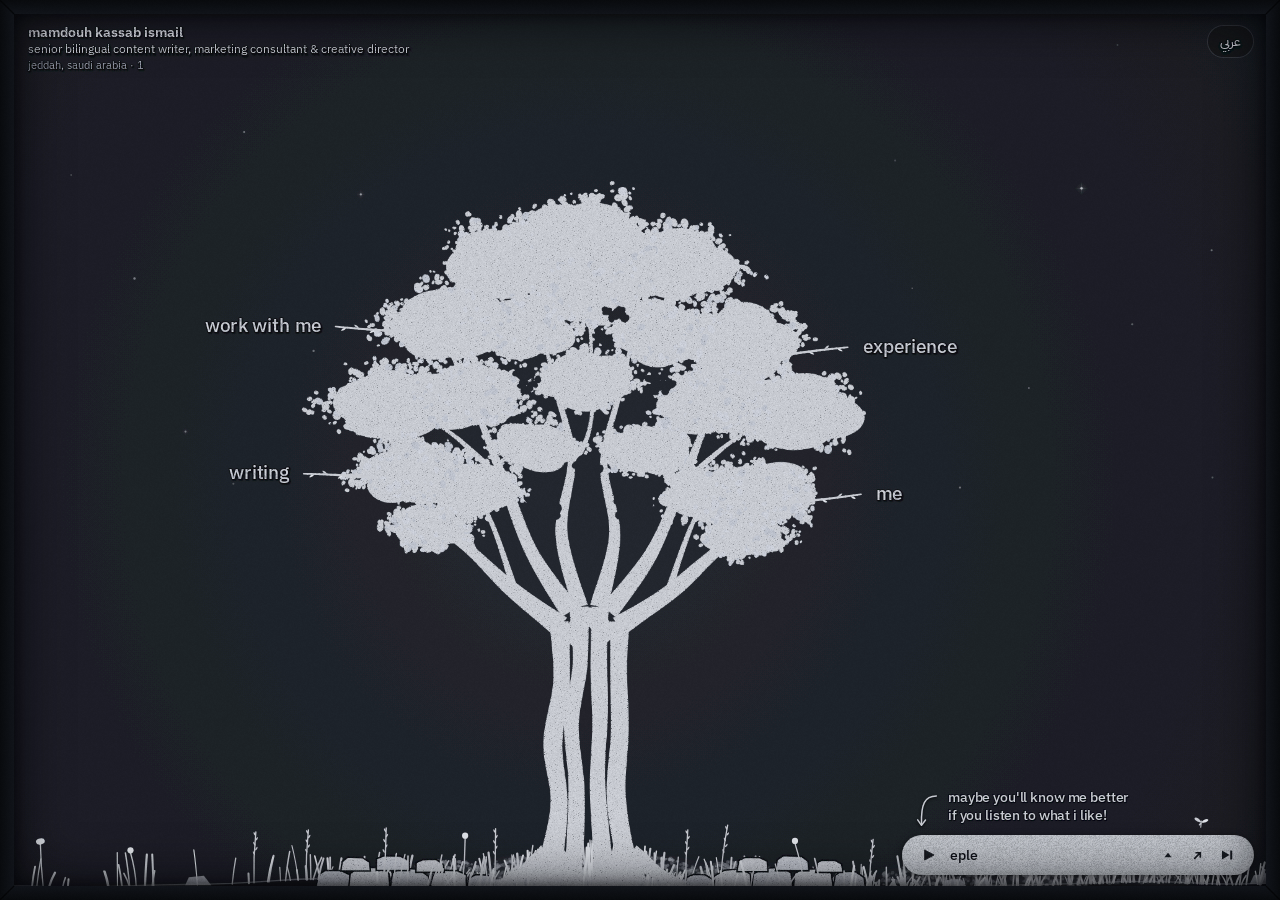
==== commit 544f7fe3: "Add files via upload" ====
--- a/index.html
+++ b/index.html
@@ -57,38 +57,16 @@
 
     <!-- Fixed full-viewport Vintage Mitered Shadow-Box Frame (z-index: 9990, right beneath #film-grain) -->
     <div id="vintage-frame" class="vintage-frame" aria-hidden="true">
+      <div class="frame-vignette"></div>
       <div class="frame-rail frame-rail-top"></div>
       <div class="frame-rail frame-rail-right"></div>
       <div class="frame-rail frame-rail-bottom"></div>
       <div class="frame-rail frame-rail-left"></div>
-      <div class="frame-vignette"></div>
       <svg class="vintage-frame-svg" id="vintage-frame-svg" width="100%" height="100%" xmlns="http://www.w3.org/2000/svg" aria-hidden="true">
-        <svg class="miter-corner miter-tl" x="0" y="0" width="14" height="14" viewBox="0 0 14 14" preserveAspectRatio="none">
-          <line x1="0" y1="0" x2="14" y2="14" stroke="rgba(4, 5, 8, 0.94)" stroke-width="1.35" />
-          <line x1="0.7" y1="0" x2="14" y2="13.3" stroke="rgba(210, 215, 225, 0.08)" stroke-width="0.65" />
-        </svg>
-        <svg class="miter-corner miter-tr" x="100%" y="0" width="14" height="14" viewBox="0 0 14 14" preserveAspectRatio="none" style="overflow:visible">
-          <g transform="translate(-14, 0)">
-            <line x1="14" y1="0" x2="0" y2="14" stroke="rgba(4, 5, 8, 0.94)" stroke-width="1.35" />
-            <line x1="13.3" y1="0" x2="0" y2="13.3" stroke="rgba(210, 215, 225, 0.07)" stroke-width="0.65" />
-          </g>
-        </svg>
-        <svg class="miter-corner miter-bl" x="0" y="100%" width="14" height="14" viewBox="0 0 14 14" preserveAspectRatio="none" style="overflow:visible">
-          <g transform="translate(0, -14)">
-            <line x1="0" y1="14" x2="14" y2="0" stroke="rgba(4, 5, 8, 0.94)" stroke-width="1.35" />
-            <line x1="0" y1="13.3" x2="13.3" y2="0" stroke="rgba(210, 215, 225, 0.07)" stroke-width="0.65" />
-          </g>
-        </svg>
-        <svg class="miter-corner miter-br" x="100%" y="100%" width="14" height="14" viewBox="0 0 14 14" preserveAspectRatio="none" style="overflow:visible">
-          <g transform="translate(-14, -14)">
-            <line x1="14" y1="14" x2="0" y2="0" stroke="rgba(4, 5, 8, 0.94)" stroke-width="1.35" />
-            <line x1="14" y1="13.3" x2="0.7" y2="0" stroke="rgba(210, 215, 225, 0.06)" stroke-width="0.65" />
-          </g>
-        </svg>
-        <line id="miter-seam-tl" x1="0" y1="0" x2="14" y2="14" stroke="rgba(4, 5, 8, 0.94)" stroke-width="1.25" />
-        <line id="miter-seam-tr" x1="1440" y1="0" x2="1426" y2="14" stroke="rgba(4, 5, 8, 0.94)" stroke-width="1.25" />
-        <line id="miter-seam-bl" x1="0" y1="900" x2="14" y2="886" stroke="rgba(4, 5, 8, 0.94)" stroke-width="1.25" />
-        <line id="miter-seam-br" x1="1440" y1="900" x2="1426" y2="886" stroke="rgba(4, 5, 8, 0.94)" stroke-width="1.25" />
+        <line id="miter-seam-tl" x1="0" y1="0" x2="14" y2="14" stroke="rgba(0, 0, 0, 0.65)" stroke-width="1.25" />
+        <line id="miter-seam-tr" x1="1440" y1="0" x2="1426" y2="14" stroke="rgba(0, 0, 0, 0.65)" stroke-width="1.25" />
+        <line id="miter-seam-bl" x1="0" y1="900" x2="14" y2="886" stroke="rgba(0, 0, 0, 0.65)" stroke-width="1.25" />
+        <line id="miter-seam-br" x1="1440" y1="900" x2="1426" y2="886" stroke="rgba(0, 0, 0, 0.65)" stroke-width="1.25" />
       </svg>
     </div>
 
--- a/tree/css/style.css
+++ b/tree/css/style.css
@@ -73,7 +73,7 @@
 }
 
 /* =========================================================================
-   VINTAGE MITERED SHADOW-BOX GALLERY FRAME (z-index: 9990, matching 21C876DF)
+   VINTAGE MITERED SHADOW-BOX GALLERY FRAME (z-index: 9990, dark shadow-box)
    ========================================================================= */
 #vintage-frame,
 .vintage-frame {
@@ -88,8 +88,21 @@
   overflow: hidden;
 }
 
+.frame-vignette {
+  position: absolute;
+  inset: calc(var(--frame-w) - 1px);
+  z-index: 1;
+  border: 0;
+  outline: 0;
+  box-shadow:
+    inset 0 0 54px rgba(4, 5, 8, 0.86),
+    inset 0 0 16px rgba(4, 5, 8, 0.95);
+  pointer-events: none;
+}
+
 .frame-rail {
   position: absolute;
+  z-index: 2;
   pointer-events: none;
 }
 
@@ -98,7 +111,7 @@
   left: 0;
   right: 0;
   height: var(--frame-w);
-  background: linear-gradient(to bottom, #090B0E 0%, #14171E 100%);
+  background: linear-gradient(to bottom, #080A0D 0%, #101319 100%);
   clip-path: polygon(0 0, 100% 0, calc(100% - var(--frame-w)) 100%, var(--frame-w) 100%);
 }
 
@@ -107,7 +120,7 @@
   left: 0;
   right: 0;
   height: var(--frame-w);
-  background: linear-gradient(to bottom, #161920 0%, #080A0D 100%);
+  background: linear-gradient(to bottom, #101319 0%, #080A0D 100%);
   clip-path: polygon(var(--frame-w) 0, calc(100% - var(--frame-w)) 0, 100% 100%, 0 100%);
 }
 
@@ -116,7 +129,7 @@
   bottom: 0;
   left: 0;
   width: var(--frame-w);
-  background: linear-gradient(to right, #0B0D11 0%, #15181F 100%);
+  background: linear-gradient(to right, #080A0D 0%, #101319 100%);
   clip-path: polygon(0 0, 100% var(--frame-w), 100% calc(100% - var(--frame-w)), 0 100%);
 }
 
@@ -125,23 +138,14 @@
   bottom: 0;
   right: 0;
   width: var(--frame-w);
-  background: linear-gradient(to right, #15181F 0%, #0A0C10 100%);
+  background: linear-gradient(to right, #101319 0%, #080A0D 100%);
   clip-path: polygon(0 var(--frame-w), 100% 0, 100% 100%, 0 calc(100% - var(--frame-w)));
-}
-
-.frame-vignette {
-  position: absolute;
-  inset: var(--frame-w);
-  border: 1px solid rgba(210, 215, 225, 0.07);
-  box-shadow:
-    inset 0 0 52px rgba(5, 7, 10, 0.82),
-    inset 0 0 15px rgba(5, 7, 10, 0.92);
-  pointer-events: none;
 }
 
 .vintage-frame-svg {
   position: absolute;
   inset: 0;
+  z-index: 3;
   width: 100%;
   height: 100%;
   display: block;
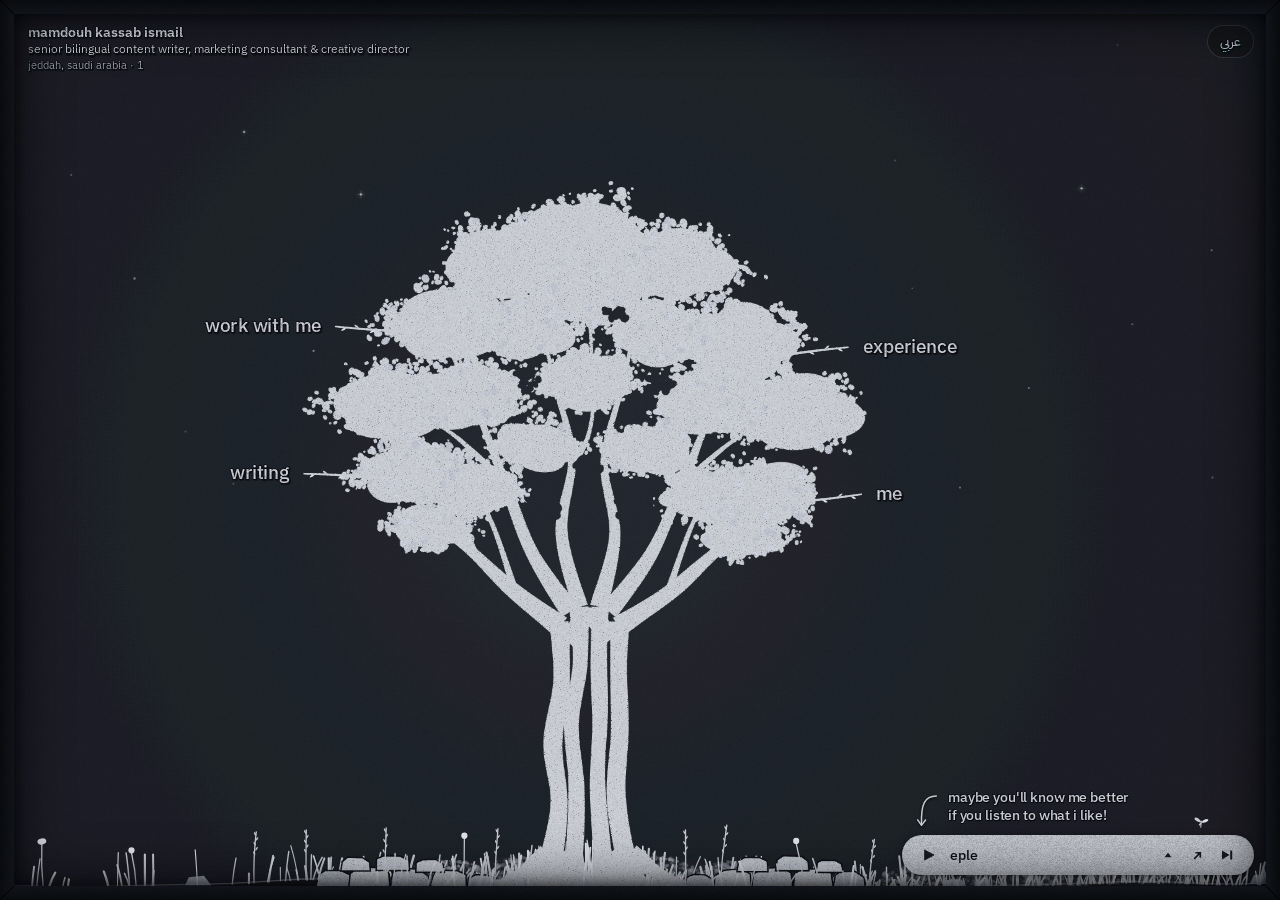
==== commit 8e4a68aa: "Update index.html" ====
--- a/index.html
+++ b/index.html
@@ -52,7 +52,7 @@
     <!-- 100% world-space physical branching canvas (zero HTML modals or popups) -->
     <canvas
       id="sheet"
-      aria-label="mamdouh kassab ismail: work with me, experience, writing, me"
+      aria-label="Mamdouh Kassab Ismail: work with me, experience, writing, me"
     ></canvas>
 
     <!-- Fixed full-viewport Vintage Mitered Shadow-Box Frame (z-index: 9990, right beneath #film-grain) -->
@@ -121,7 +121,7 @@
           />
         </svg>
         <div class="music-note-text" id="music-note-text">
-          maybe you'll know me better<br />if you listen to what i like!
+          Maybe you'll know me better<br />if you listen to what I like!
         </div>
       </div>
 
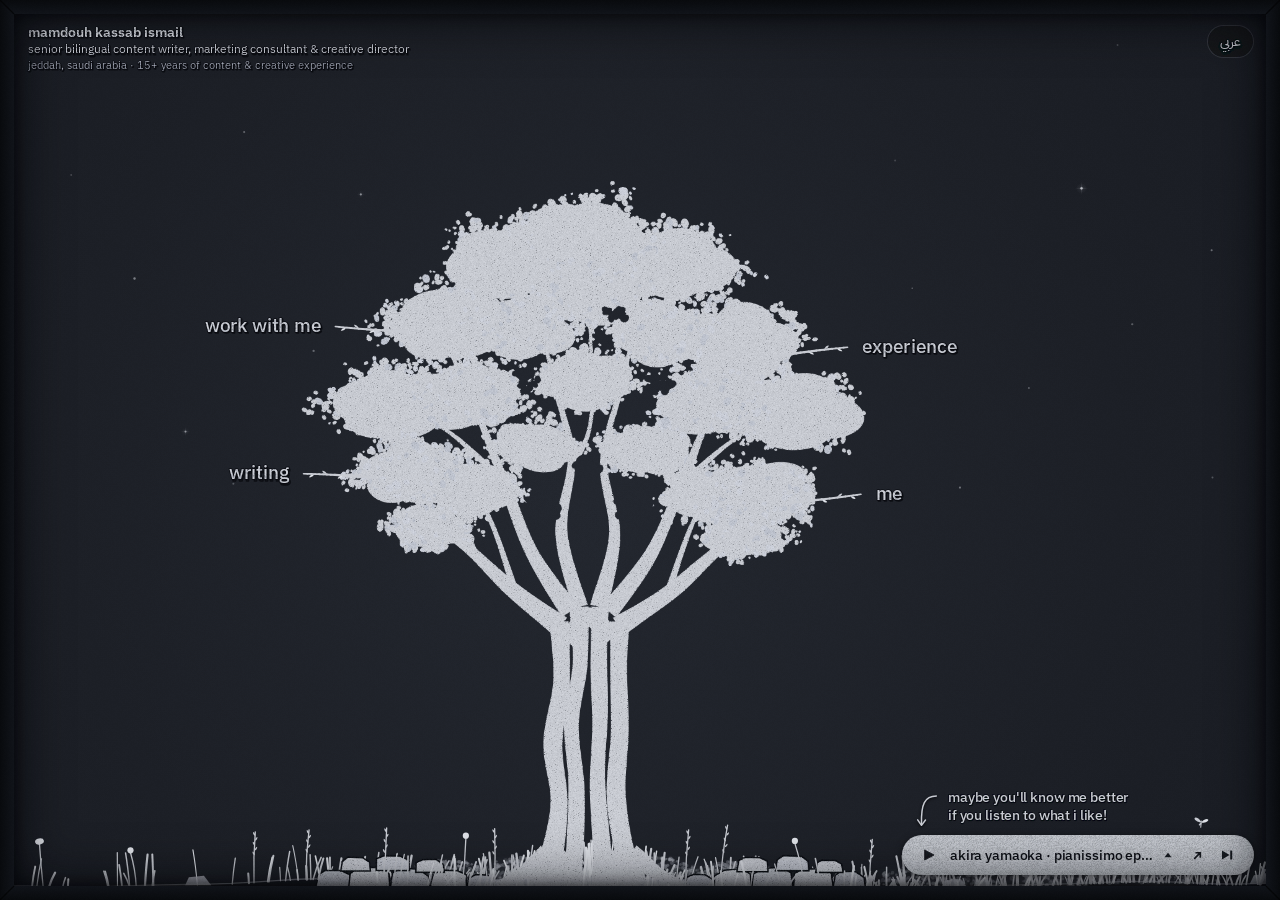
==== commit 5c8a0336: "Add files via upload" ====
--- a/index.html
+++ b/index.html
@@ -35,24 +35,20 @@
     <link rel="stylesheet" href="./tree/css/style.css" />
   </head>
   <body>
-    <!-- Hidden SVG Hand-Printed Letterpress & Canvas Ink Roughening Filters -->
+    <!-- Hidden SVG Hand-Printed Letterpress Filter (desktop static UI pills only; NEVER applied to #sheet or mobile touch layers) -->
     <svg width="0" height="0" aria-hidden="true" style="position:absolute;width:0;height:0;overflow:hidden;pointer-events:none">
       <defs>
         <filter id="ink-roughen" x="-5%" y="-5%" width="110%" height="110%">
           <feTurbulence type="fractalNoise" baseFrequency="0.05" numOctaves="3" seed="7" result="n" />
           <feDisplacementMap in="SourceGraphic" in2="n" scale="1.45" xChannelSelector="R" yChannelSelector="G" />
         </filter>
-        <filter id="canvas-ink-roughen" x="-2%" y="-2%" width="104%" height="104%">
-          <feTurbulence type="fractalNoise" baseFrequency="0.07" numOctaves="3" seed="11" result="n" />
-          <feDisplacementMap in="SourceGraphic" in2="n" scale="1.15" xChannelSelector="R" yChannelSelector="G" />
-        </filter>
       </defs>
     </svg>
 
-    <!-- 100% world-space physical branching canvas (zero HTML modals or popups) -->
+    <!-- 100% world-space physical branching canvas (zero HTML modals or popups, zero SVG filters) -->
     <canvas
       id="sheet"
-      aria-label="Mamdouh Kassab Ismail: work with me, experience, writing, me"
+      aria-label="mamdouh kassab ismail: work with me, experience, writing, me"
     ></canvas>
 
     <!-- Fixed full-viewport Vintage Mitered Shadow-Box Frame (z-index: 9990, right beneath #film-grain) -->
@@ -70,7 +66,7 @@
       </svg>
     </div>
 
-    <!-- Full-viewport top-layer monochromatic risograph/lithograph grain overlay (z-index: 9999) -->
+    <!-- Full-viewport top-layer static 128x128 monochromatic risograph/lithograph grain overlay (z-index: 9999) -->
     <div id="film-grain" class="film-grain" aria-hidden="true"></div>
 
     <!-- Bottom-left botanical back button (68x38, hidden at Home root) -->
@@ -121,7 +117,7 @@
           />
         </svg>
         <div class="music-note-text" id="music-note-text">
-          Maybe you'll know me better<br />if you listen to what I like!
+          maybe you'll know me better<br />if you listen to what i like!
         </div>
       </div>
 
--- a/tree/css/style.css
+++ b/tree/css/style.css
@@ -11,7 +11,7 @@
   --pill-bg: #C3C6CD;
   --pill-ink: #0D1016;
   --frame-w: 14px;
-  --pill-grain-uri: url("[data-uri]");
+  --pill-grain-uri: url("[data-uri]");
   --font-en: "IBM Plex Sans", "IBM Plex Sans Arabic", -apple-system, BlinkMacSystemFont, "Segoe UI", sans-serif;
   --font-ar: "IBM Plex Sans Arabic", "IBM Plex Sans", -apple-system, BlinkMacSystemFont, "Segoe UI", Tahoma, sans-serif;
   --font-sans: "IBM Plex Sans", "IBM Plex Sans Arabic", -apple-system, BlinkMacSystemFont, "Segoe UI", sans-serif;
@@ -42,10 +42,14 @@
   margin: 0;
   padding: 0;
   width: 100%;
-  height: 100vh;
+  height: 100%;
   height: 100dvh;
+  position: fixed;
+  inset: 0;
   overflow: hidden;
   overscroll-behavior: none;
+  -webkit-overflow-scrolling: auto;
+  -webkit-text-size-adjust: 100%;
   background-color: #161920;
   background: radial-gradient(circle at 48% 42%, #23272F 0%, #1C1F26 46%, #161920 100%);
   color: var(--chalk);
@@ -59,13 +63,16 @@
 
 #sheet {
   display: block;
-  width: 100vw;
-  height: 100vh;
+  width: 100%;
+  height: 100%;
   width: 100dvw;
   height: 100dvh;
   touch-action: none;
+  transform: translateZ(0);
+  -webkit-transform: translateZ(0);
+  backface-visibility: hidden;
+  -webkit-backface-visibility: hidden;
   cursor: default;
-  filter: url(#canvas-ink-roughen);
 }
 
 #sheet.is-pointer {
@@ -79,8 +86,8 @@
 .vintage-frame {
   position: fixed;
   inset: 0;
-  width: 100vw;
-  height: 100vh;
+  width: 100%;
+  height: 100%;
   width: 100dvw;
   height: 100dvh;
   pointer-events: none;
@@ -152,21 +159,20 @@
   pointer-events: none;
 }
 
-/* True top-layer full-viewport monochromatic risograph grain above frame & UI controls */
+/* Lightweight static 128x128 monochromatic risograph grain above frame & UI controls (zero @keyframes!) */
 #film-grain,
 .film-grain {
   position: fixed;
   inset: 0;
-  width: 100vw;
-  height: 100vh;
-  width: 100dvw;
-  height: 100dvh;
+  width: 100%;
+  height: 100%;
   pointer-events: none;
   z-index: 9999;
   background-repeat: repeat;
-  background-size: 192px 192px;
+  background-size: 128px 128px;
   opacity: 0.075;
   mix-blend-mode: overlay;
+  animation: none;
 }
 
 /* Whisper-subtle language toggle: safe >= 24px desktop inset inside 14px vintage frame */
@@ -761,6 +767,31 @@
   transform: translateX(-50%) translateY(0);
 }
 
+/* Mobile & touch GPU compositor hardening: zero real-time SVG feTurbulence / feDisplacementMap filters */
+@media (max-width: 900px), (hover: none), (pointer: coarse) {
+  .music-capsule,
+  .music-pill,
+  .playlist-drawer,
+  .music-playlist,
+  #btn-back,
+  .back-pill,
+  .music-whisper,
+  .music-note-wrap,
+  #btn-lang,
+  .ghost-toggle,
+  .capsule-moth,
+  .capsule-grass,
+  .curved-arrow {
+    filter: none !important;
+    -webkit-filter: none !important;
+  }
+  #film-grain,
+  .film-grain {
+    mix-blend-mode: normal;
+    opacity: 0.06;
+  }
+}
+
 @media (max-width: 900px) {
   .corner-controls,
   html[lang="en"] .corner-controls {
